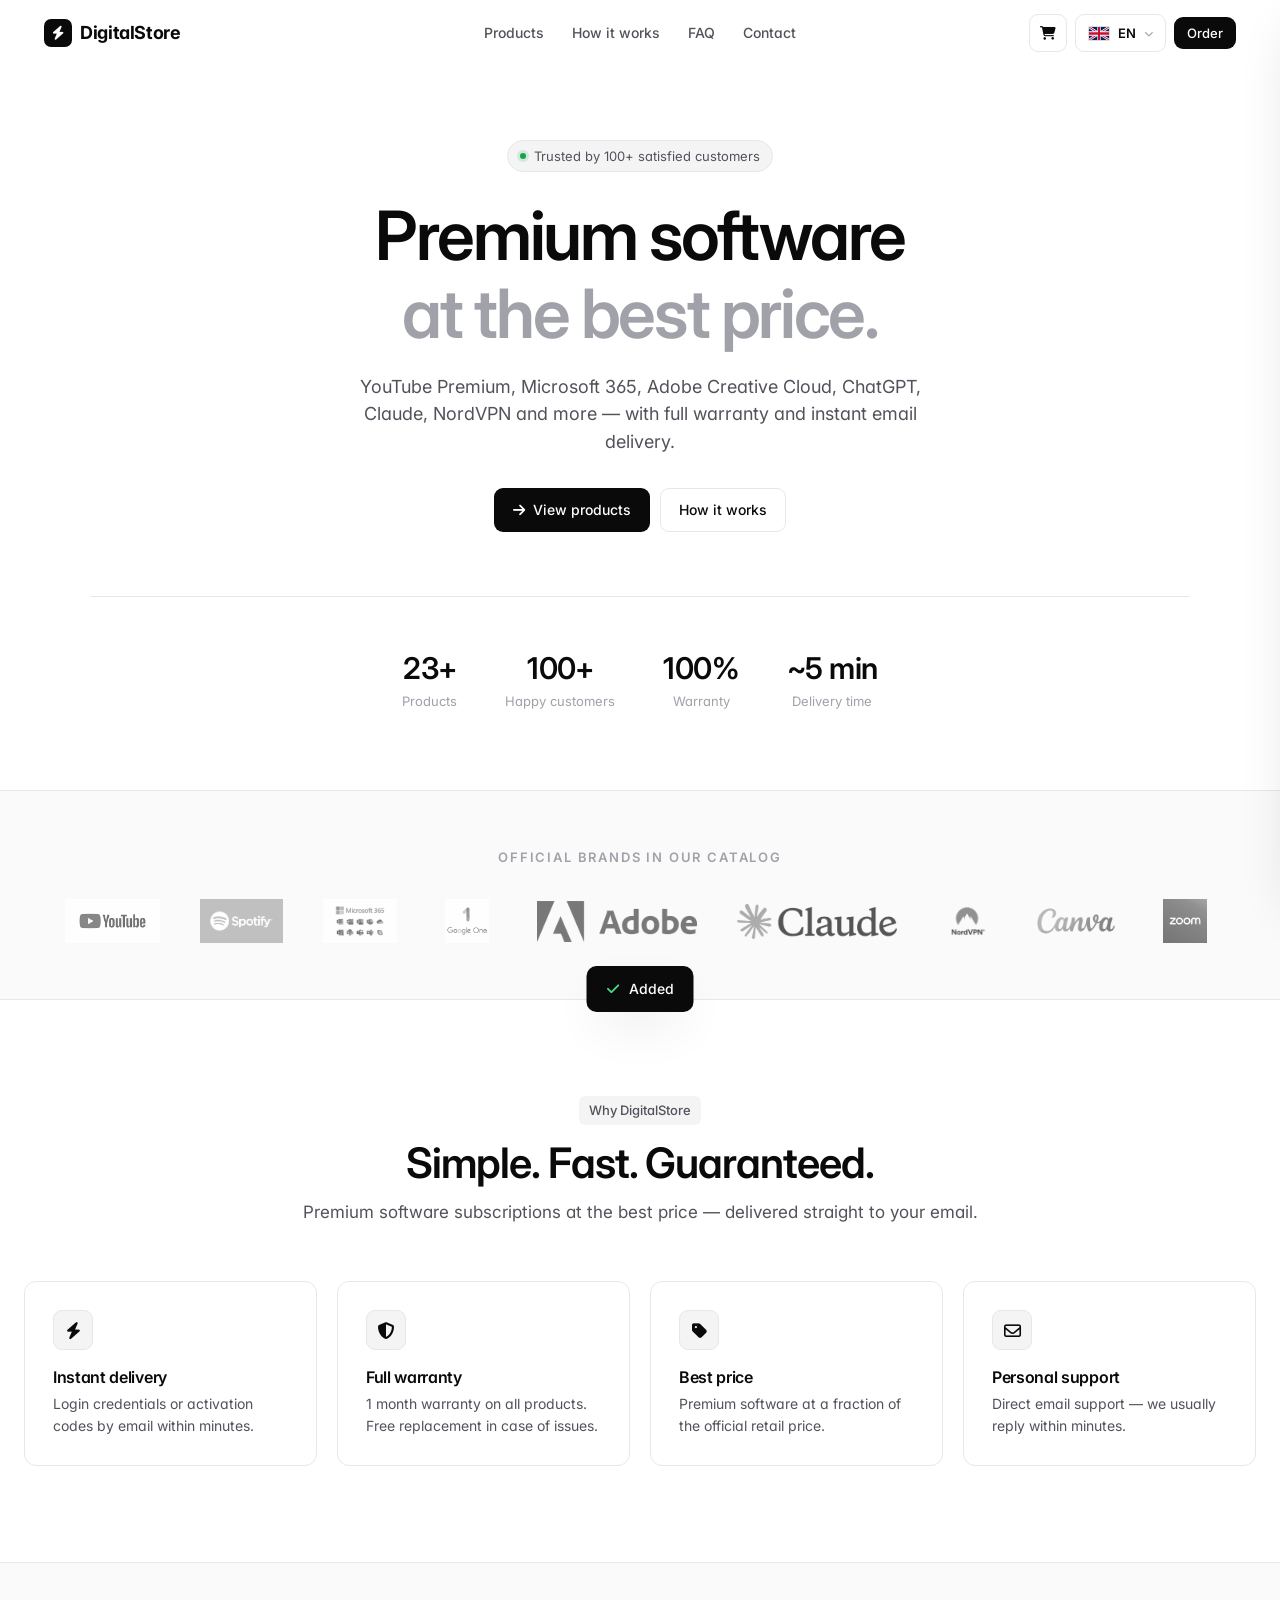
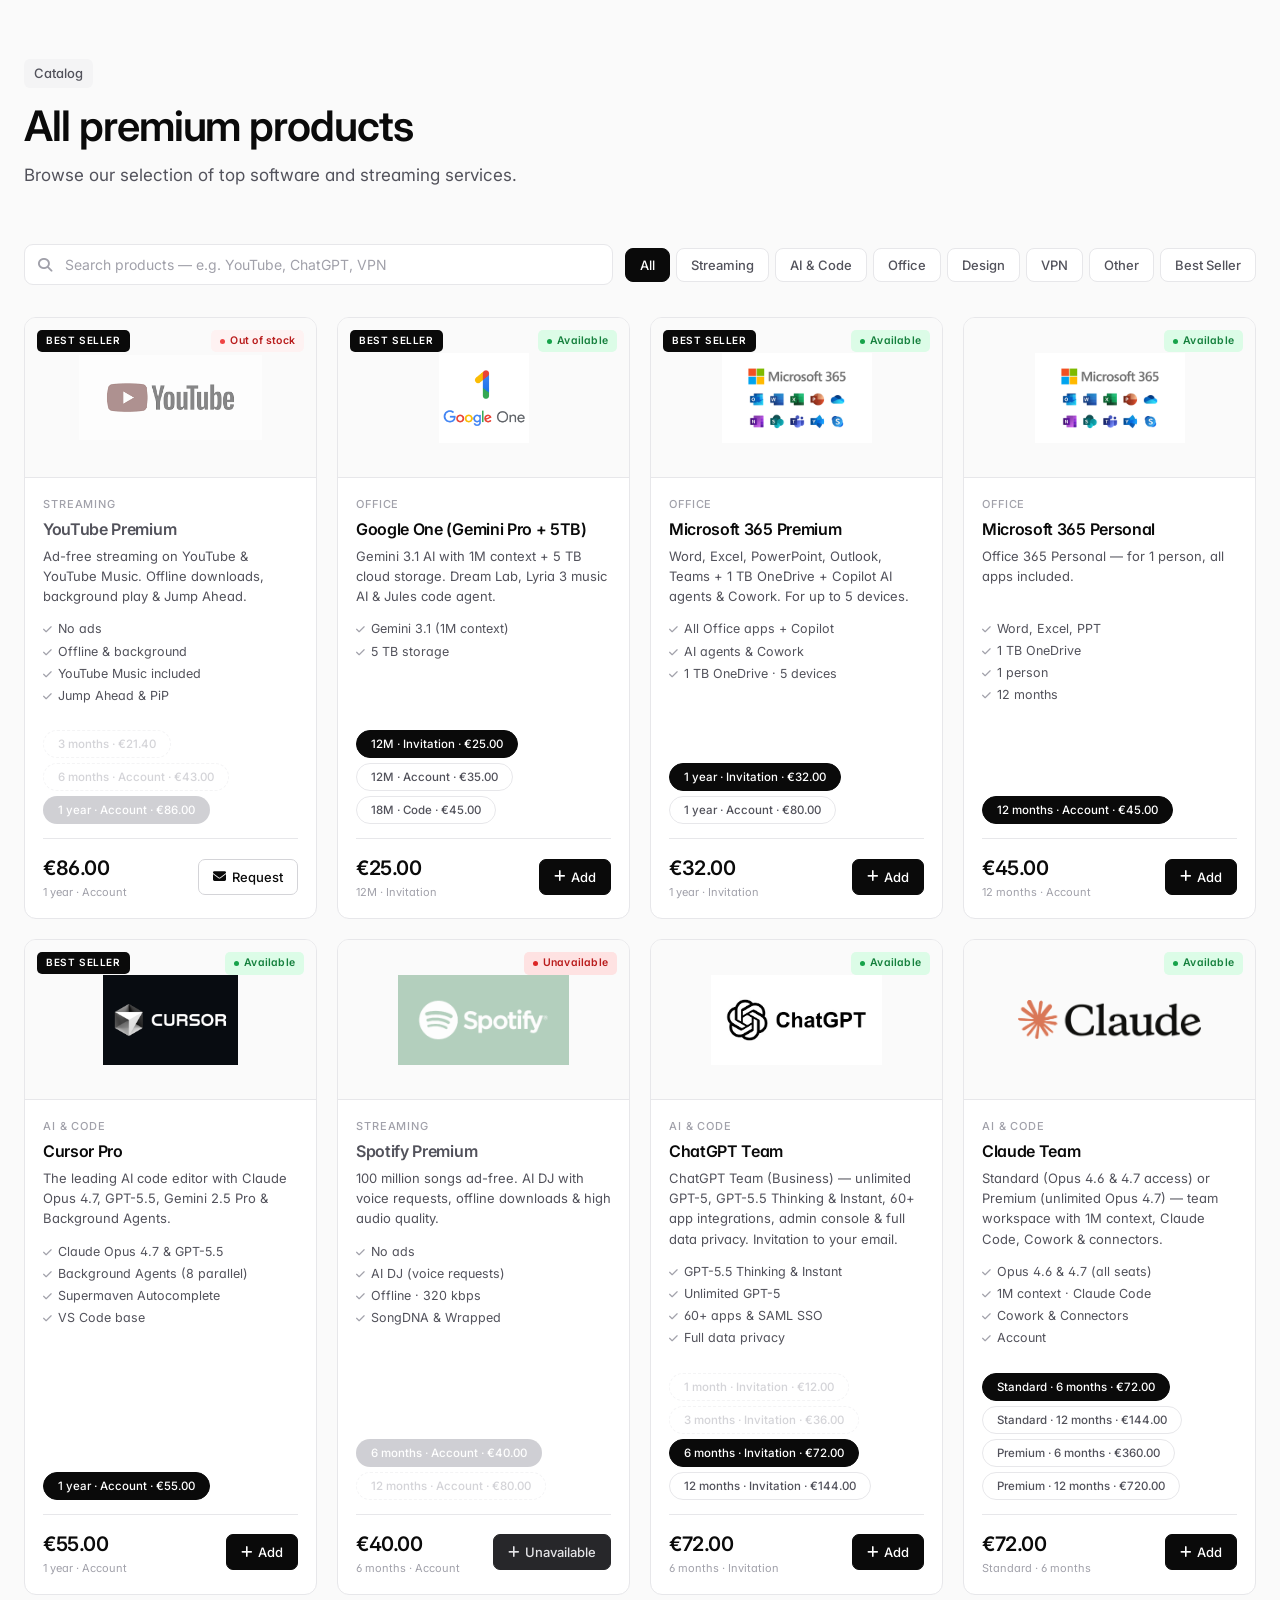
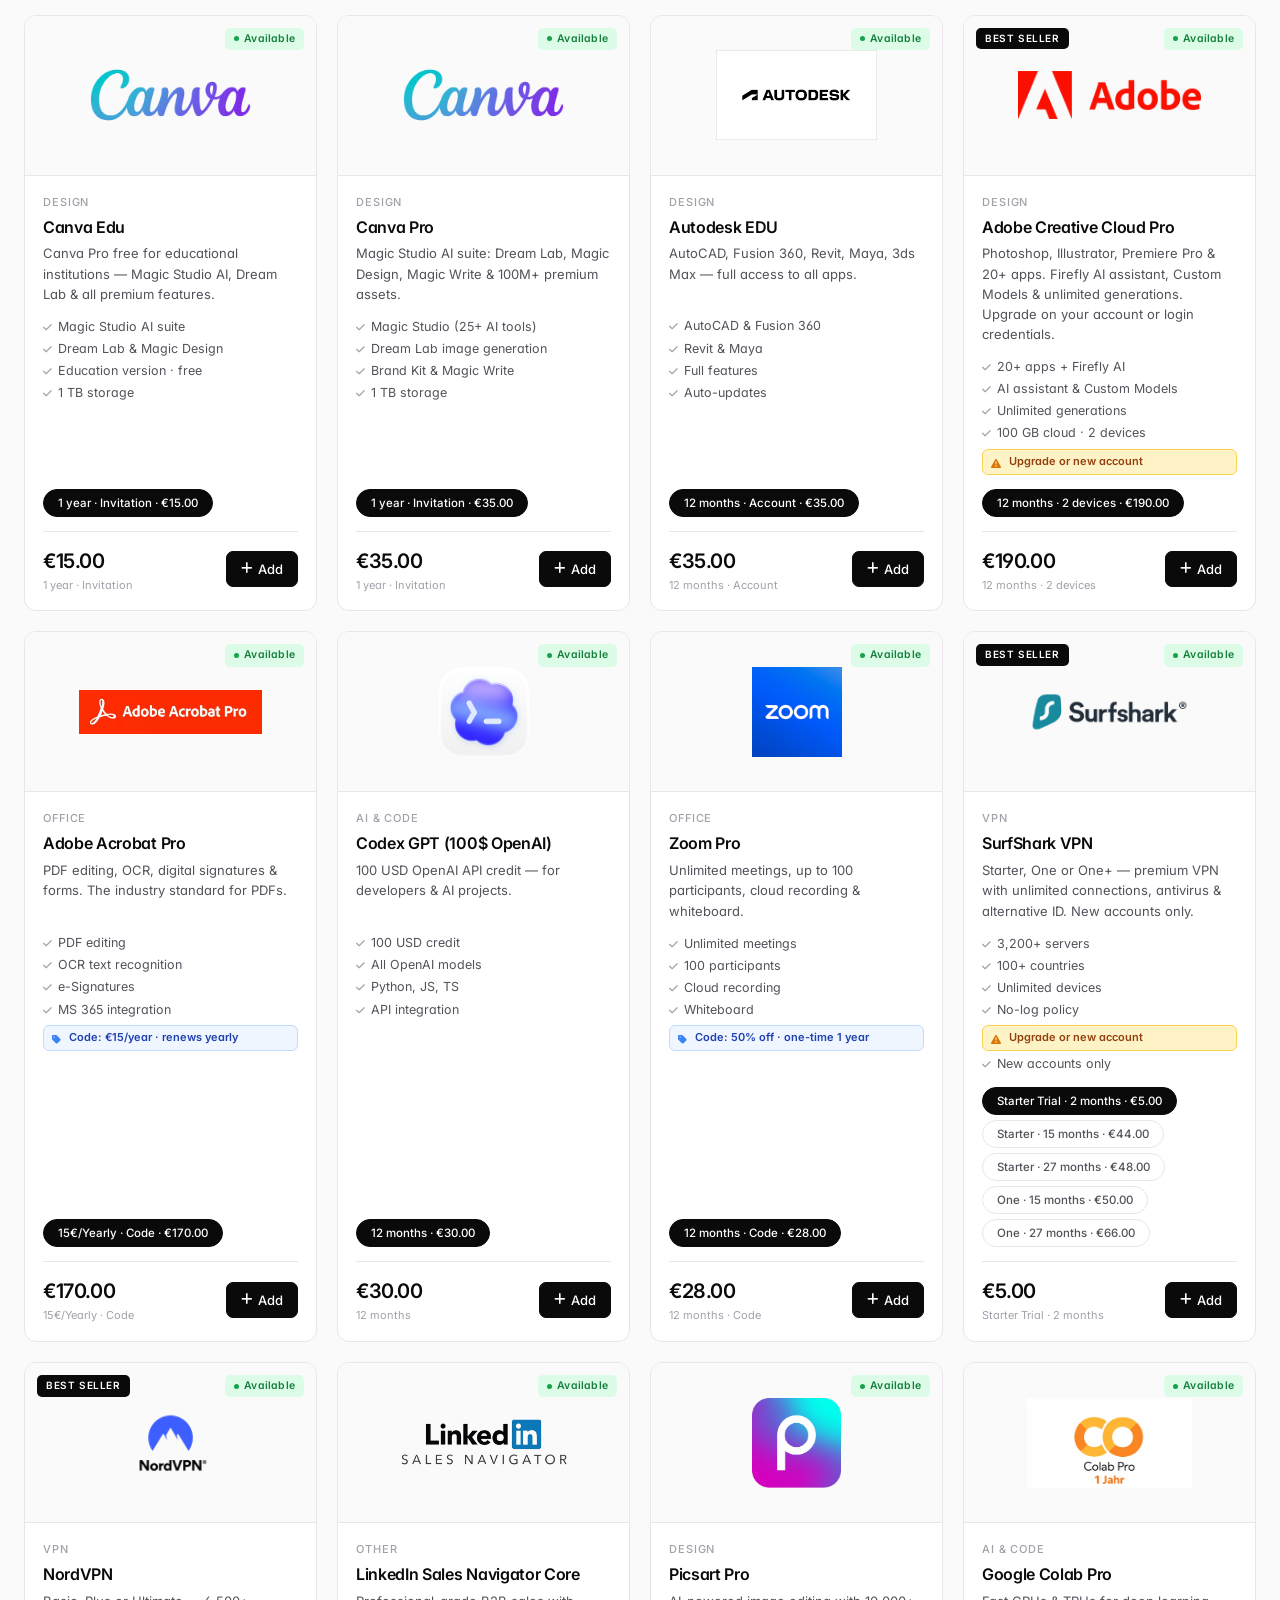
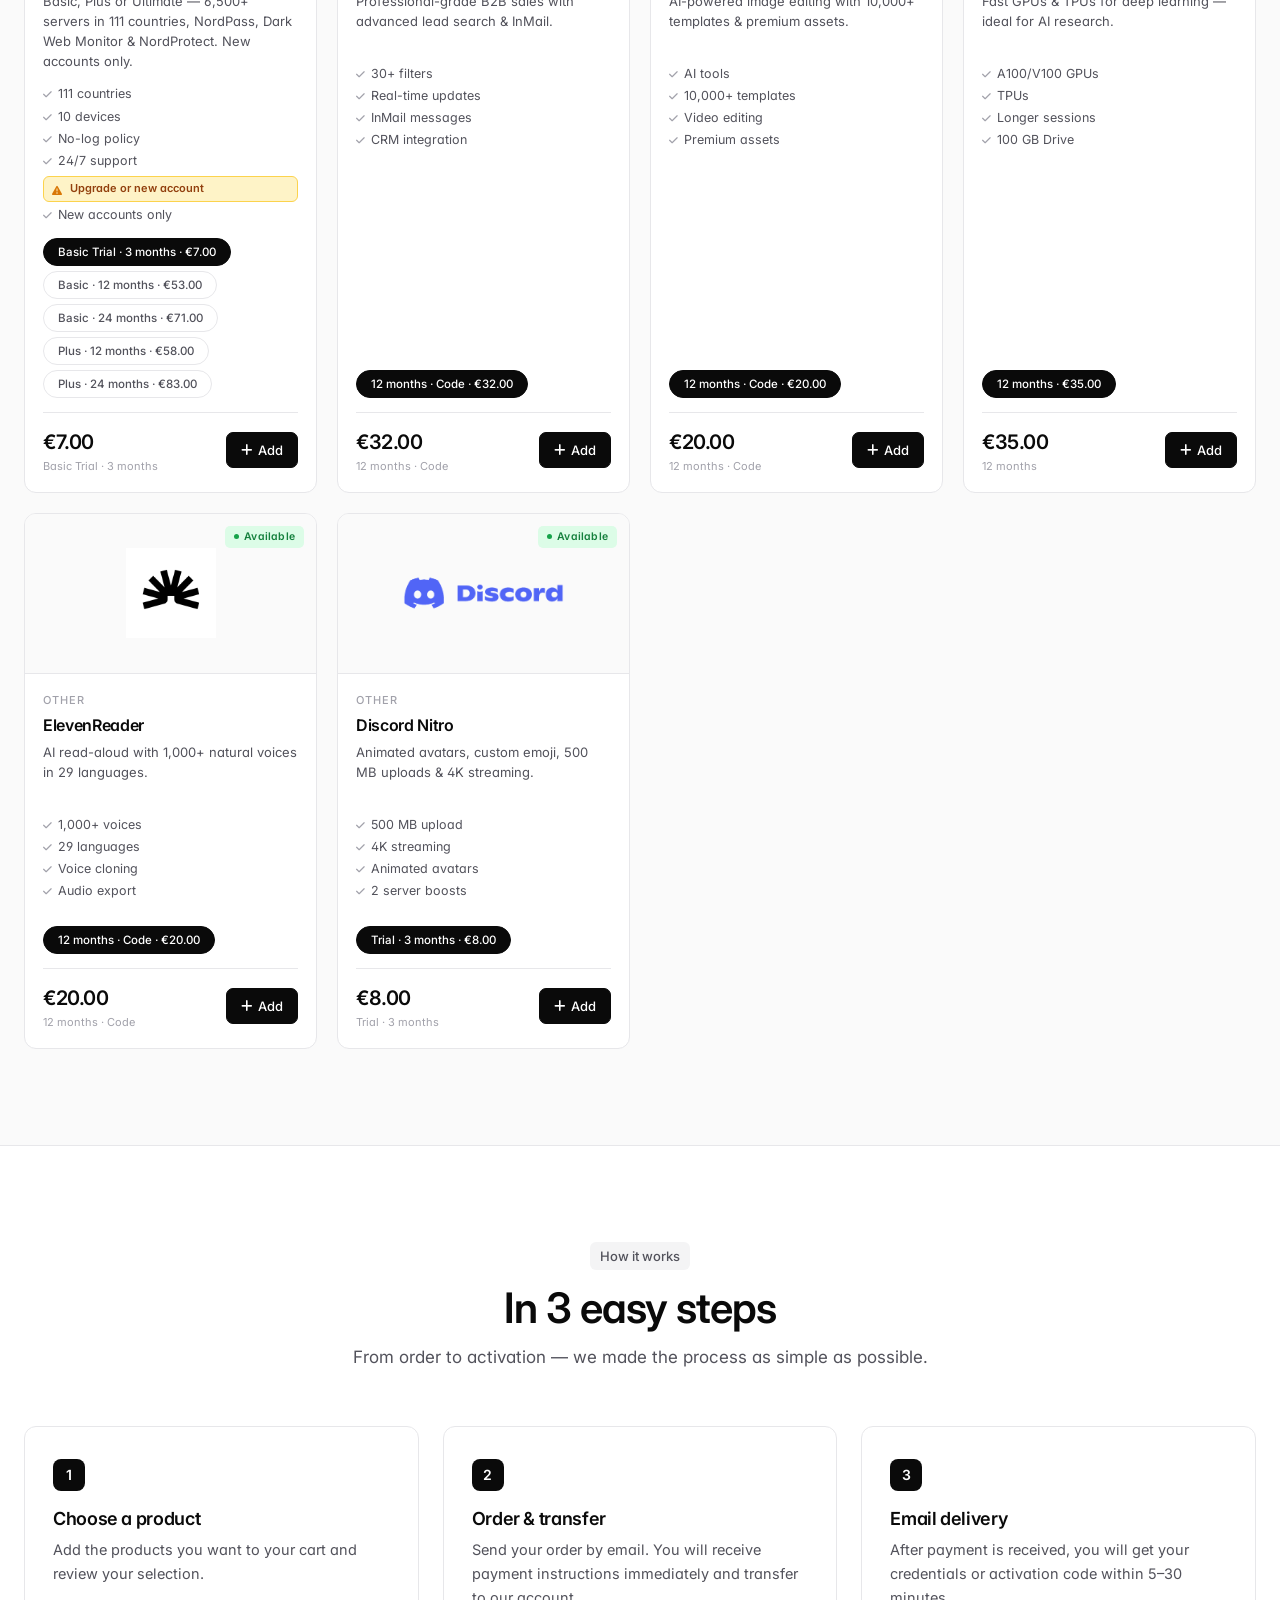
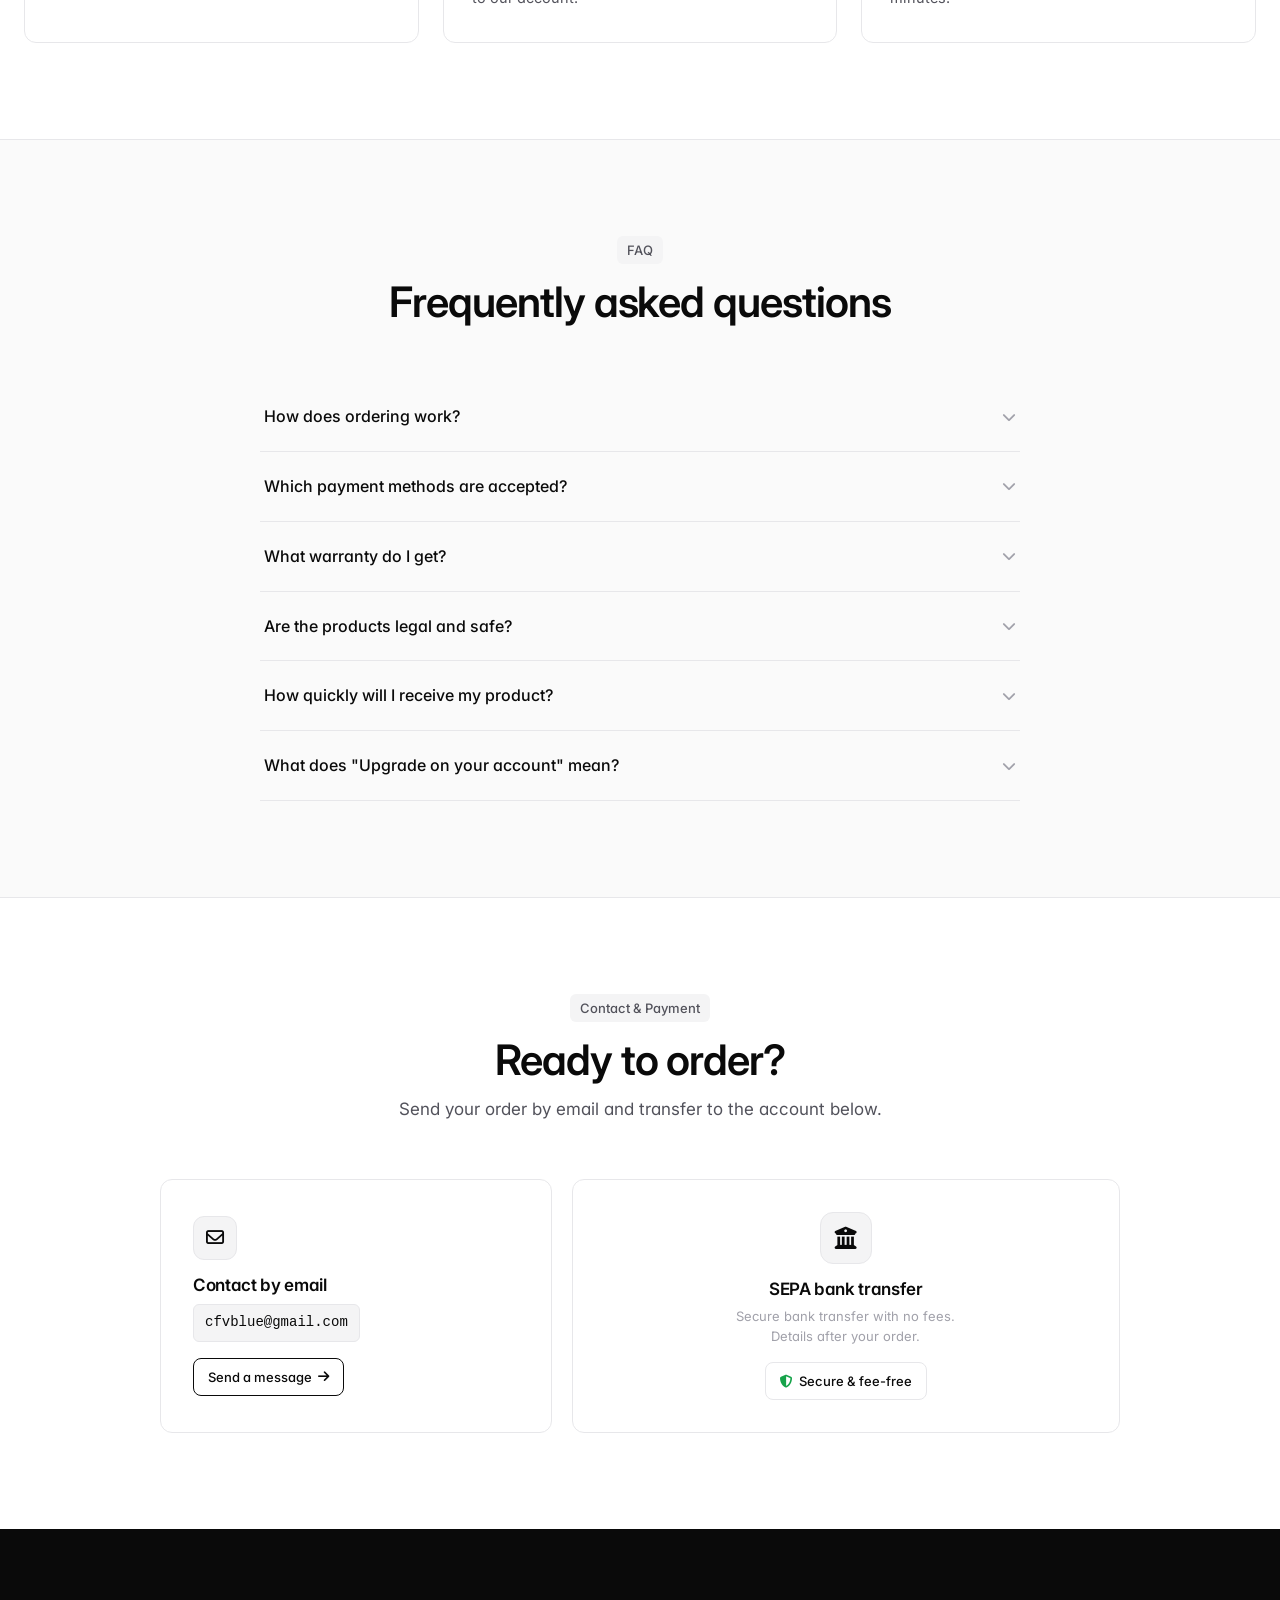
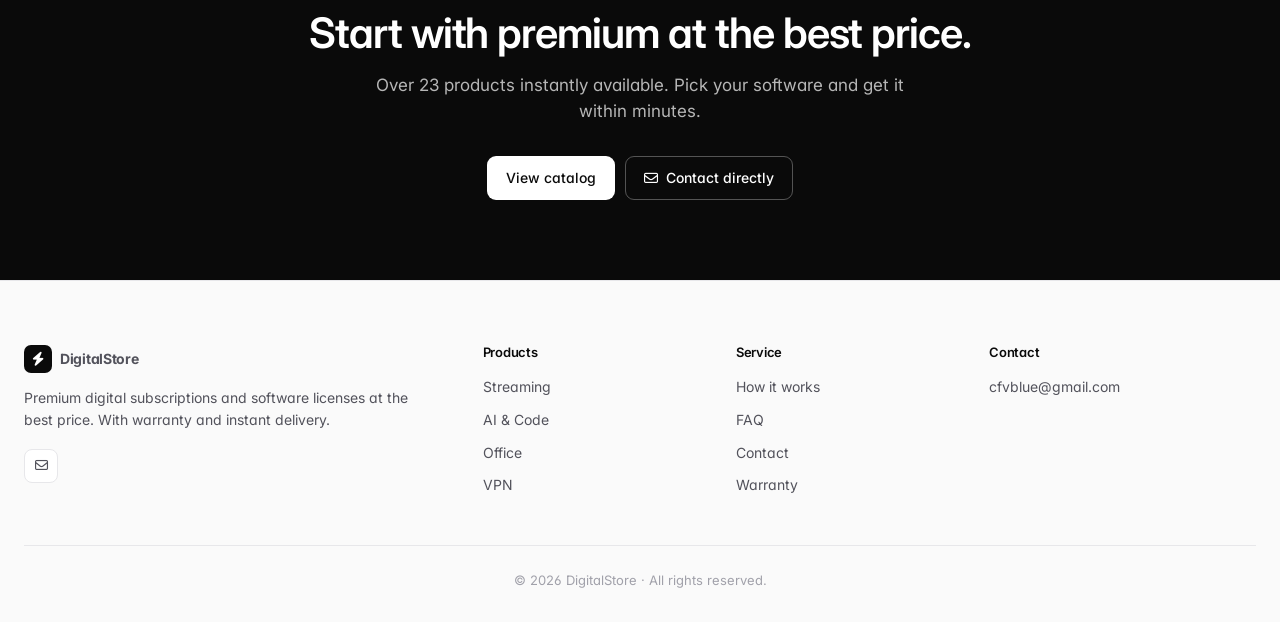
==== index.html @ 14051f82 "fix(web3forms): place Zwischensumme + Rabatt directly under Gesamtsumme Per request, discount rows n" ====
<!DOCTYPE html>
<html lang="de">
<head>
<!-- Google tag (gtag.js) -->
<script async src="https://www.googletagmanager.com/gtag/js?id=G-6H1MSN5KY9"></script>
<script>
  window.dataLayer = window.dataLayer || [];
  function gtag(){dataLayer.push(arguments);}
  gtag('js', new Date());
  gtag('config', 'G-6H1MSN5KY9');
</script>
<meta charset="UTF-8">
<meta name="viewport" content="width=device-width, initial-scale=1.0, viewport-fit=cover">
<meta name="format-detection" content="telephone=no,date=no,email=no,address=no">
<title data-i18n="meta.title">DigitalStore — Premium Software & Subscriptions</title>
<meta name="description" content="Premium digitale Abonnements & Software-Lizenzen zum besten Preis. Mit voller Garantie und sofortiger Lieferung." data-i18n-attr="content:meta.desc">
<link rel="preconnect" href="https://fonts.googleapis.com">
<link rel="preconnect" href="https://fonts.gstatic.com" crossorigin>
<link href="https://fonts.googleapis.com/css2?family=Inter:wght@300;400;450;500;600;700;800&display=swap" rel="stylesheet">
<link rel="stylesheet" href="https://cdnjs.cloudflare.com/ajax/libs/font-awesome/6.5.1/css/all.min.css">
<link rel="stylesheet" href="css/style.css">
</head>
<body>

<!-- NAV -->
<nav class="nav" id="nav">
  <div class="nav-inner">
    <a href="#" class="logo">
      <span class="logo-mark"><i class="fa-solid fa-bolt"></i></span>
      DigitalStore
    </a>
    <div class="nav-links">
      <a href="#products" data-i18n="nav.products">Produkte</a>
      <a href="#how" data-i18n="nav.how">So funktioniert's</a>
      <a href="#faq" data-i18n="nav.faq">FAQ</a>
      <a href="#contact" data-i18n="nav.contact">Kontakt</a>
    </div>
    <div class="nav-actions">
      <button class="icon-btn" id="cartBtn" data-i18n-attr="title:nav.cart;aria-label:nav.cart" title="Warenkorb" aria-label="Warenkorb">
        <i class="fa-solid fa-cart-shopping"></i>
        <span class="cart-count" id="cartCount" style="display:none">0</span>
      </button>
      <div class="lang-switch">
        <button class="lang-btn" id="langBtn" aria-label="Language" type="button">
          <span class="lang-flag" id="langFlag"></span>
          <span class="lang-label" id="langLabel">DE</span>
          <i class="fa-solid fa-chevron-down" style="font-size:9px;color:var(--text-3)"></i>
        </button>
        <div class="lang-menu" id="langMenu" role="menu">
          <button class="lang-option" data-lang="de" type="button"><span class="lang-flag"></span><span>Deutsch</span></button>
          <button class="lang-option" data-lang="ru" type="button"><span class="lang-flag"></span><span>Русский</span></button>
          <button class="lang-option" data-lang="en" type="button"><span class="lang-flag"></span><span>English</span></button>
        </div>
      </div>
      <button class="btn btn-primary btn-sm" id="orderTopBtn" onclick="openDrawer()" data-i18n="nav.order">Bestellen</button>
    </div>
  </div>
</nav>

<!-- HERO -->
<section class="hero">
  <div class="hero-inner">
    <div class="eyebrow"><span class="dot"></span> <span data-i18n="hero.eyebrow">Von 100+ zufriedenen Kunden vertraut</span></div>
    <h1><span data-i18n="hero.title1">Premium-Software</span><br><span class="muted" data-i18n="hero.title2">zum besten Preis.</span></h1>
    <p class="lead" data-i18n="hero.lead">YouTube Premium, Microsoft 365, Adobe Creative Cloud, ChatGPT, Claude, NordVPN und mehr — mit voller Garantie und sofortiger Lieferung per E-Mail.</p>
    <div class="hero-cta">
      <a href="#products" class="btn btn-primary"><i class="fa-solid fa-arrow-right"></i><span data-i18n="hero.cta1">Produkte ansehen</span></a>
      <a href="#how" class="btn btn-ghost" data-i18n="hero.cta2">So funktioniert's</a>
    </div>
    <div class="hero-meta">
      <div><div class="stat-num">23+</div><div class="stat-label" data-i18n="hero.stat.products">Produkte</div></div>
      <div><div class="stat-num">100+</div><div class="stat-label" data-i18n="hero.stat.customers">Zufriedene Kunden</div></div>
      <div><div class="stat-num">100%</div><div class="stat-label" data-i18n="hero.stat.warranty">Garantie</div></div>
      <div><div class="stat-num" data-i18n="hero.stat.delivery_num">~5 Min</div><div class="stat-label" data-i18n="hero.stat.delivery">Lieferzeit</div></div>
    </div>
  </div>
</section>

<!-- LOGOS -->
<div class="logos">
  <div class="logos-inner">
    <div class="logos-label" data-i18n="logos.label">Offizielle Marken in unserem Sortiment</div>
    <div class="logos-track">
      <img src="[data-uri]" alt="YouTube">
      <img src="[data-uri]" alt="Spotify">
      <img src="[data-uri]" alt="Microsoft">
      <img src="[data-uri]" alt="Google One">
      <img src="[data-uri]" alt="Adobe">
      <img src="[data-uri]" alt="Claude">
      <img src="[data-uri]" alt="NordVPN">
      <img src="[data-uri]" alt="Canva">
      <img src="[data-uri]" alt="Zoom">
    </div>
  </div>
</div>

<!-- FEATURES -->
<section id="features">
  <div class="container">
    <div class="section-head center">
      <span class="section-tag" data-i18n="feat.tag">Warum DigitalStore</span>
      <h2 data-i18n="feat.title">Einfach. Schnell. Garantiert.</h2>
      <p data-i18n="feat.sub">Premium-Software-Abonnements zum besten Preis — direkt per E-Mail geliefert.</p>
    </div>
    <div class="features">
      <div class="feature reveal">
        <div class="icon"><i class="fa-solid fa-bolt"></i></div>
        <h3 data-i18n="feat.f1.t">Sofortige Lieferung</h3>
        <p data-i18n="feat.f1.d">Zugangsdaten oder Aktivierungscodes innerhalb weniger Minuten per E-Mail.</p>
      </div>
      <div class="feature reveal">
        <div class="icon"><i class="fa-solid fa-shield-halved"></i></div>
        <h3 data-i18n="feat.f2.t">Volle Garantie</h3>
        <p data-i18n="feat.f2.d">1 Monat Garantie auf alle Produkte. Bei Problemen kostenloser Ersatz.</p>
      </div>
      <div class="feature reveal">
        <div class="icon"><i class="fa-solid fa-tag"></i></div>
        <h3 data-i18n="feat.f3.t">Bestpreis</h3>
        <p data-i18n="feat.f3.d">Premium-Software zu einem Bruchteil der offiziellen Originalpreise.</p>
      </div>
      <div class="feature reveal">
        <div class="icon"><i class="fa-regular fa-envelope"></i></div>
        <h3 data-i18n="feat.f4.t">Persönlicher Support</h3>
        <p data-i18n="feat.f4.d">Direkter E-Mail-Support — wir antworten meist innerhalb weniger Minuten.</p>
      </div>
    </div>
  </div>
</section>

<!-- PRODUCTS -->
<section id="products" style="background:var(--bg-2);border-top:1px solid var(--line);border-bottom:1px solid var(--line)">
  <div class="container">
    <div class="section-head">
      <span class="section-tag" data-i18n="prod.tag">Katalog</span>
      <h2 data-i18n="prod.title">Alle Premium-Produkte</h2>
      <p data-i18n="prod.sub">Durchsuche unsere Auswahl an Top-Software- und Streaming-Diensten.</p>
    </div>
    <div class="toolbar">
      <div class="search-box">
        <i class="fa-solid fa-magnifying-glass"></i>
        <input type="text" id="searchInput" data-i18n-attr="placeholder:prod.search" placeholder="Produkt suchen — z.B. YouTube, ChatGPT, VPN">
      </div>
      <div class="filter-chips" id="filterChips">
        <button class="chip active" data-filter="all" data-i18n="prod.cat.all">Alle</button>
        <button class="chip" data-filter="streaming" data-i18n="prod.cat.streaming">Streaming</button>
        <button class="chip" data-filter="ai" data-i18n="prod.cat.ai">KI &amp; Code</button>
        <button class="chip" data-filter="office" data-i18n="prod.cat.office">Office</button>
        <button class="chip" data-filter="design" data-i18n="prod.cat.design">Design</button>
        <button class="chip" data-filter="vpn" data-i18n="prod.cat.vpn">VPN</button>
        <button class="chip" data-filter="other" data-i18n="prod.cat.other">Sonstige</button>
        <button class="chip" data-filter="bestseller" data-i18n="prod.cat.bs">Best Seller</button>
      </div>
    </div>
    <div class="products" id="productGrid"></div>
  </div>
</section>

<!-- HOW IT WORKS -->
<section id="how">
  <div class="container">
    <div class="section-head center">
      <span class="section-tag" data-i18n="how.tag">So funktioniert's</span>
      <h2 data-i18n="how.title">In 3 einfachen Schritten</h2>
      <p data-i18n="how.sub">Vom Bestellen bis zur Aktivierung — wir haben den Prozess so einfach wie möglich gestaltet.</p>
    </div>
    <div class="steps">
      <div class="step reveal">
        <div class="step-num">1</div>
        <h3 data-i18n="how.s1.t">Produkt auswählen</h3>
        <p data-i18n="how.s1.d">Füge gewünschte Produkte zum Warenkorb hinzu und überprüfe deine Auswahl.</p>
      </div>
      <div class="step reveal">
        <div class="step-num">2</div>
        <h3 data-i18n="how.s2.t">Bestellung &amp; Überweisung</h3>
        <p data-i18n="how.s2.d">Sende deine Bestellung per E-Mail. Du erhältst sofort die Zahlungsanleitung und überweist auf unser Konto.</p>
      </div>
      <div class="step reveal">
        <div class="step-num">3</div>
        <h3 data-i18n="how.s3.t">Lieferung per E-Mail</h3>
        <p data-i18n="how.s3.d">Nach Zahlungseingang erhältst du innerhalb von 5–30 Minuten deine Zugangsdaten oder den Aktivierungscode.</p>
      </div>
    </div>
  </div>
</section>

<!-- FAQ -->
<section id="faq" style="background:var(--bg-2);border-top:1px solid var(--line);border-bottom:1px solid var(--line)">
  <div class="container">
    <div class="section-head center">
      <span class="section-tag">FAQ</span>
      <h2 data-i18n="faq.title">Häufig gestellte Fragen</h2>
    </div>
    <div class="faq">
      <div class="faq-item">
        <div class="faq-q"><span data-i18n="faq.q1">Wie funktioniert die Bestellung?</span> <i class="fa-solid fa-chevron-down"></i></div>
        <div class="faq-a"><div data-i18n="faq.a1">Wähle deine Produkte aus, füge sie zum Warenkorb hinzu und klicke auf „Bestellung abschicken". Es öffnet sich ein Fenster mit der Bankverbindung. Sende uns die Bestellung per E-Mail und überweise den Betrag — wir liefern innerhalb weniger Minuten.</div></div>
      </div>
      <div class="faq-item">
        <div class="faq-q"><span data-i18n="faq.q2">Welche Zahlungsmethode wird akzeptiert?</span> <i class="fa-solid fa-chevron-down"></i></div>
        <div class="faq-a"><div data-i18n="faq.a2">Die Zahlung erfolgt bequem per SEPA-Banküberweisung. Nach Abschluss deiner Bestellung erhältst du die Zahlungsdetails sowie eine Bestätigung per E-Mail. Bitte gib im Verwendungszweck den Produktnamen und deinen vollständigen Namen an.</div></div>
      </div>
      <div class="faq-item">
        <div class="faq-q"><span data-i18n="faq.q3">Welche Garantie habe ich?</span> <i class="fa-solid fa-chevron-down"></i></div>
        <div class="faq-a"><div data-i18n="faq.a3">Alle Produkte haben standardmäßig 1 Monat Garantie. Bei Produkten mit längerer Laufzeit (z.B. Adobe CC Pro, NordVPN, SurfShark) gilt die Garantie für die gesamte gekaufte Laufzeit. Bei Problemen erhältst du kostenlosen Ersatz.</div></div>
      </div>
      <div class="faq-item">
        <div class="faq-q"><span data-i18n="faq.q4">Sind die Produkte legal und sicher?</span> <i class="fa-solid fa-chevron-down"></i></div>
        <div class="faq-a"><div data-i18n="faq.a4">Ja. Wir nutzen offizielle Familien-Abos, Bildungslizenzen und Reseller-Programme. Alle Konten und Codes stammen aus legitimen Quellen.</div></div>
      </div>
      <div class="faq-item">
        <div class="faq-q"><span data-i18n="faq.q5">Wie schnell erhalte ich mein Produkt?</span> <i class="fa-solid fa-chevron-down"></i></div>
        <div class="faq-a"><div data-i18n="faq.a5">Nach Zahlungseingang senden wir dir innerhalb von 5–30 Minuten die Zugangsdaten oder den Aktivierungscode per E-Mail.</div></div>
      </div>
      <div class="faq-item">
        <div class="faq-q"><span data-i18n="faq.q6">Was bedeutet „Upgrade auf Ihr Konto"?</span> <i class="fa-solid fa-chevron-down"></i></div>
        <div class="faq-a"><div data-i18n="faq.a6">Wir aktivieren das Premium-Abo direkt auf deinem bestehenden Account, ohne dass du dich auf einem neuen Konto einloggen musst.</div></div>
      </div>
    </div>
  </div>
</section>

<!-- CONTACT & PAYMENT -->
<section id="contact">
  <div class="container">
    <div class="section-head center">
      <span class="section-tag" data-i18n="contact.tag">Kontakt &amp; Zahlung</span>
      <h2 data-i18n="contact.title">Bereit zum Bestellen?</h2>
      <p data-i18n="contact.sub">Sende deine Bestellung per E-Mail und überweise auf das untenstehende Konto.</p>
    </div>
    <div class="contact-payment">
      <a href="mailto:cfvblue@gmail.com" class="contact-card">
        <div class="icon"><i class="fa-regular fa-envelope"></i></div>
        <h3 data-i18n="contact.email">Kontakt per E-Mail</h3>
        <span class="email-pill">cfvblue@gmail.com</span>
        <span class="link-pill"><span data-i18n="contact.write">Jetzt schreiben</span> <i class="fa-solid fa-arrow-right"></i></span>
      </a>
      <div class="payment-card" style="display:flex;flex-direction:column;align-items:center;justify-content:center;text-align:center;padding:32px">
        <div style="width:52px;height:52px;border-radius:13px;background:var(--bg-3);border:1px solid var(--line);display:flex;align-items:center;justify-content:center;font-size:22px;color:var(--text);margin-bottom:16px"><i class="fa-solid fa-building-columns"></i></div>
        <h3 style="font-size:17px;font-weight:600;margin-bottom:8px" data-i18n="contact.sepa">SEPA-Überweisung</h3>
        <p style="font-size:13px;color:var(--text-3);line-height:1.5;margin-bottom:16px" data-i18n-html="contact.sepa_d">Sichere Banküberweisung ohne Gebühren.<br>Details erhältst du nach der Bestellung.</p>
        <span style="display:inline-flex;align-items:center;gap:6px;font-size:13px;font-weight:500;color:var(--text);padding:8px 14px;border:1px solid var(--line);border-radius:8px"><i class="fa-solid fa-shield-halved" style="color:var(--success)"></i><span data-i18n="contact.secure">Sicher &amp; gebührenfrei</span></span>
      </div>
    </div>
  </div>
</section>

<!-- CTA -->
<div class="cta">
  <h2 data-i18n="cta.title">Starte mit Premium zum Bestpreis.</h2>
  <p data-i18n="cta.sub">Über 23 Produkte sofort verfügbar. Wähle deine Software und erhalte sie innerhalb von Minuten.</p>
  <div style="display:flex;gap:10px;justify-content:center;flex-wrap:wrap">
    <a href="#products" class="btn btn-primary" data-i18n="cta.btn1">Katalog ansehen</a>
    <a href="mailto:cfvblue@gmail.com" class="btn btn-ghost"><i class="fa-regular fa-envelope"></i><span data-i18n="cta.btn2">Direkt kontaktieren</span></a>
  </div>
</div>

<!-- FOOTER -->
<footer>
  <div class="footer-grid">
    <div>
      <a href="#" class="logo" style="margin-bottom:14px"><span class="logo-mark"><i class="fa-solid fa-bolt"></i></span>DigitalStore</a>
      <p style="margin-top:14px" data-i18n="footer.about">Premium digitale Abonnements und Software-Lizenzen zum besten Preis. Mit Garantie und sofortiger Lieferung.</p>
      <div class="social">
        <a href="mailto:cfvblue@gmail.com" aria-label="E-Mail"><i class="fa-regular fa-envelope"></i></a>
      </div>
    </div>
    <div>
      <h4 data-i18n="footer.products">Produkte</h4>
      <ul>
        <li><a href="#products" data-i18n="prod.cat.streaming">Streaming</a></li>
        <li><a href="#products" data-i18n="prod.cat.ai">KI &amp; Code</a></li>
        <li><a href="#products" data-i18n="prod.cat.office">Office</a></li>
        <li><a href="#products" data-i18n="prod.cat.vpn">VPN</a></li>
      </ul>
    </div>
    <div>
      <h4 data-i18n="footer.service">Service</h4>
      <ul>
        <li><a href="#how" data-i18n="nav.how">So funktioniert's</a></li>
        <li><a href="#faq" data-i18n="nav.faq">FAQ</a></li>
        <li><a href="#contact" data-i18n="nav.contact">Kontakt</a></li>
        <li><a href="#features" data-i18n="footer.warranty">Garantie</a></li>
      </ul>
    </div>
    <div>
      <h4 data-i18n="nav.contact">Kontakt</h4>
      <ul>
        <li><a href="mailto:cfvblue@gmail.com">cfvblue@gmail.com</a></li>
      </ul>
    </div>
  </div>
  <div class="footer-bottom" data-i18n="footer.rights">© 2026 DigitalStore · Alle Rechte vorbehalten.</div>
</footer>

<!-- CART DRAWER -->
<div class="drawer-overlay" id="drawerOverlay"></div>
<aside class="drawer" id="drawer">
  <div class="drawer-head">
    <h3><span data-i18n="drawer.title">Warenkorb</span> <span class="count" id="drawerCount">(0)</span></h3>
    <button class="icon-btn" id="closeDrawer" aria-label="Schließen" data-i18n-attr="aria-label:common.close"><i class="fa-solid fa-xmark"></i></button>
  </div>
  <div class="drawer-body" id="drawerBody">
    <div class="drawer-empty">
      <i class="fa-solid fa-cart-shopping"></i>
      <p data-i18n="drawer.empty">Dein Warenkorb ist leer</p>
    </div>
  </div>
  <div class="drawer-foot" id="drawerFoot" style="display:none">
    <div class="coupon-box">
      <input id="couponInput" class="coupon-input" type="text" autocomplete="off" placeholder="Rabattcode eingeben" data-i18n-attr="placeholder:coupon.placeholder">
      <button class="coupon-apply" type="button" onclick="applyCoupon()" data-i18n="coupon.apply">Anwenden</button>
    </div>
    <div id="couponMsg" class="coupon-msg" style="display:none"></div>
    <div class="cart-total cart-discount" id="discountRow" style="display:none">
      <span data-i18n="coupon.discount">Rabatt</span>
      <span>−€<span id="discountAmt">0.00</span></span>
    </div>
    <div class="cart-total">
      <span data-i18n="drawer.total">Gesamtsumme</span>
      <span>€<span id="cartTotal">0.00</span></span>
    </div>
    <div class="cart-note">
      <i class="fa-solid fa-circle-info"></i>
      <span data-i18n="drawer.note">Nach dem Klick öffnet sich ein Fenster mit der Bankverbindung &amp; Zahlungsanleitung.</span>
    </div>
    <button class="btn btn-primary checkout-btn" onclick="showCheckoutModal()">
      <i class="fa-solid fa-arrow-right"></i><span data-i18n="drawer.checkout">Bestellung abschicken</span>
    </button>
  </div>
</aside>

<!-- PAYMENT MODAL -->
<div class="modal-overlay" id="checkoutModal" role="dialog" aria-modal="true">
  <div class="modal">
    <div class="modal-head">
      <div>
        <div class="modal-success-icon"><i class="fa-solid fa-check"></i></div>
        <div class="modal-head-text">
          <h3 data-i18n="ck.title">Fast geschafft!</h3>
          <p data-i18n="ck.sub">Folge diesen 3 Schritten, um deine Bestellung abzuschließen.</p>
        </div>
      </div>
      <button class="modal-close" onclick="closeCheckoutModal()" aria-label="Schließen"><i class="fa-solid fa-xmark"></i></button>
    </div>
    <div class="modal-body">
      <div class="section-title" data-i18n="ck.order">Deine Bestellung</div>
      <div class="order-summary" id="orderSummary" style="font-size:14px"></div>
      <span id="modalAmount" style="display:none">0.00</span>

      <div class="section-title" data-i18n="ck.next">Nächste Schritte</div>
      <div class="steps-list">
        <div class="step-mini">
          <div class="num">1</div>
          <div class="body">
            <strong data-i18n="ck.s1.t">Bestellung per E-Mail senden</strong>
            <p data-i18n="ck.s1.d">Klicke unten auf „E-Mail senden". Dein E-Mail-Programm öffnet sich mit allen Details bereits ausgefüllt.</p>
          </div>
        </div>
        <div class="step-mini">
          <div class="num">2</div>
          <div class="body">
            <strong data-i18n="ck.s2.t">Zahlungsdetails erhalten</strong>
            <p data-i18n="ck.s2.d">Die Zahlung erfolgt per SEPA-Überweisung. Die vollständigen Zahlungsdetails erhältst du unmittelbar nach Abschluss deiner Bestellung.</p>
          </div>
        </div>
        <div class="step-mini">
          <div class="num">3</div>
          <div class="body">
            <strong data-i18n="ck.s3.t">Bestätigung per E-Mail</strong>
            <p data-i18n="ck.s3.d">Du erhältst eine Bestätigung per E-Mail, sobald deine Bestellung und Zahlung eingegangen sind.</p>
            <p style="margin-top:6px;font-size:12.5px;color:var(--text-2)"><span data-i18n="ck.ref_v">Deine Bestellnummer wird automatisch erstellt.</span></p>
          </div>
        </div>
      </div>

    </div>
    <div class="modal-foot">
      <button class="btn btn-ghost" onclick="closeCheckoutModal()" data-i18n="common.close">Schließen</button>
      <button class="btn btn-primary" style="flex:1" onclick="sendOrderEmail()"><i class="fa-regular fa-envelope"></i><span data-i18n="ck.send">E-Mail senden</span></button>
    </div>
  </div>
</div>

<!-- CUSTOMER INFO MODAL -->
<div class="modal-overlay" id="customerModal" role="dialog" aria-modal="true">
  <div class="modal" style="max-width:440px">
    <div class="modal-head">
      <div>
        <div class="modal-success-icon" style="background:var(--info-bg)"><i class="fa-solid fa-user" style="color:var(--info)"></i></div>
        <div class="modal-head-text">
          <h3 data-i18n="cm.title">Deine Kontaktdaten</h3>
          <p data-i18n="cm.sub">Damit wir dich nach der Zahlung kontaktieren können.</p>
        </div>
      </div>
      <button class="modal-close" onclick="closeCustomerModal()" aria-label="Schließen"><i class="fa-solid fa-xmark"></i></button>
    </div>
    <div class="modal-body">
      <div style="display:flex;flex-direction:column;gap:14px">
        <div>
          <label style="font-size:13px;font-weight:600;color:var(--text);display:block;margin-bottom:6px" data-i18n="cm.name">Dein Name *</label>
          <input type="text" id="customerName" data-i18n-attr="placeholder:cm.name_ph" placeholder="z.B. Max Mustermann" style="width:100%;padding:10px 14px;border:1px solid var(--line);border-radius:8px;font-size:14px;font-family:inherit;outline:none;transition:border 0.15s" onfocus="this.style.borderColor='var(--text)'" onblur="this.style.borderColor='var(--line)'">
        </div>
        <div>
          <label style="font-size:13px;font-weight:600;color:var(--text);display:block;margin-bottom:6px" data-i18n="cm.email">Deine E-Mail-Adresse *</label>
          <input type="email" id="customerEmail" data-i18n-attr="placeholder:cm.email_ph" placeholder="z.B. max@beispiel.de" style="width:100%;padding:10px 14px;border:1px solid var(--line);border-radius:8px;font-size:14px;font-family:inherit;outline:none;transition:border 0.15s" onfocus="this.style.borderColor='var(--text)'" onblur="this.style.borderColor='var(--line)'">
        </div>
      </div>
    </div>
    <div class="modal-foot">
      <button class="btn btn-ghost" onclick="closeCustomerModal()" data-i18n="common.back">Zurück</button>
      <button class="btn btn-primary" onclick="submitOrder()"><i class="fa-solid fa-paper-plane"></i><span data-i18n="cm.submit">Bestellung absenden</span></button>
    </div>
  </div>
</div>

<!-- SUCCESS MODAL -->
<div class="modal-overlay" id="successModal" role="dialog" aria-modal="true">
  <div class="modal" style="max-width:480px">
    <div class="modal-head">
      <div>
        <div class="modal-success-icon" style="background:#dcfce7"><i class="fa-solid fa-circle-check" style="color:#16a34a"></i></div>
        <div class="modal-head-text">
          <h3 data-i18n="sm.title">Bestellung erfolgreich!</h3>
          <p><span data-i18n="sm.thanks">Vielen Dank,</span> <strong id="successCustomerName"></strong><span data-i18n="sm.sent">! Deine Bestellung wurde gesendet.</span></p>
        </div>
      </div>
      <button class="modal-close" onclick="closeSuccessModal()" aria-label="Schließen"><i class="fa-solid fa-xmark"></i></button>
    </div>
    <div class="modal-body">
      <div id="smInfoBox" style="background:#f0fdf4;border:1px solid #bbf7d0;border-radius:10px;padding:14px 16px;margin-bottom:18px;font-size:13px;color:#166534;line-height:1.5">
        <i class="fa-solid fa-circle-info" style="margin-right:6px"></i>
        <span data-i18n-html="sm.info">Bitte überweise den Betrag per SEPA. Nach Zahlungseingang erhältst du deine Zugangsdaten innerhalb von <strong>5–30 Minuten</strong> per E-Mail.</span>
      </div>

      <div id="paidFlow"><div class="section-title" data-i18n="sm.bank">Bankverbindung (SEPA)</div>
      <div class="bank-box">
        <div class="bank-row">
          <span class="lbl" data-i18n="sm.l_name">Name</span>
          <span class="val name">Dong Huy Truong</span>
          <button class="copy-btn" data-copy="Dong Huy Truong" title="Kopieren" data-i18n-attr="title:common.copy"><i class="fa-regular fa-copy"></i></button>
        </div>
        <div class="bank-row">
          <span class="lbl">IBAN</span>
          <span class="val mono">BE05 9675 8234 0775</span>
          <button class="copy-btn" data-copy="BE05 9675 8234 0775" title="Kopieren"><i class="fa-regular fa-copy"></i></button>
        </div>
        <div class="bank-row">
          <span class="lbl" data-i18n="sm.l_amount">Betrag</span>
          <span class="val mono">€<span id="successAmount">0.00</span></span>
          <button class="copy-btn" id="copySuccessAmount" title="Kopieren"><i class="fa-regular fa-copy"></i></button>
        </div>
        <div class="bank-row">
          <span class="lbl" data-i18n="sm.l_ref">Verwendungszweck</span>
          <span class="val mono" id="successVzweckOrder" style="font-weight:700">DS-000000-XXXX</span>
          <button class="copy-btn" id="copyVzweck" title="Kopieren"><i class="fa-regular fa-copy"></i></button>
        </div>
      </div>

      <div style="margin-top:18px;padding-top:14px;border-top:1px dashed var(--line)">
        <div class="section-title" style="color:var(--text)"><i class="fa-solid fa-receipt" style="margin-right:6px;color:#3b82f6"></i><span data-i18n="proof.title">Zahlungsbeleg hochladen</span> <span style="color:#dc2626">*</span></div>
        <p style="font-size:12px;color:var(--text-3);margin:4px 0 10px" data-i18n="proof.help">Beleg oder Screenshot der SEPA-Überweisung (PNG, JPG oder PDF, max. 4 MB) hochladen. Erforderlich, damit wir deine Zahlung bestätigen können.</p>
        <input type="file" id="proofFile" accept="image/png,image/jpeg,image/jpg,application/pdf" style="width:100%;font-size:13px;padding:8px;border:1px dashed var(--line);border-radius:8px;background:var(--bg-2)" onchange="onProofSelected(this.files[0])">
        <div id="proofFileName" style="font-size:12px;color:var(--success);margin-top:8px;display:none"><i class="fa-solid fa-circle-check" style="margin-right:4px"></i><span></span></div>
      </div>
      </div><!--/paidFlow-->
      <div id="freeFlow" style="display:none">
        <div style="background:#f0fdf4;border:1px solid #bbf7d0;border-radius:12px;padding:20px;text-align:center;color:#166534">
          <i class="fa-solid fa-circle-check" style="font-size:26px;margin-bottom:10px"></i>
          <p style="font-size:14px;line-height:1.6;margin:0" data-i18n="sm.freeText">Deine Bestellung ist kostenlos abgeschlossen. Die Zugangsdaten erhältst du in Kürze per E-Mail.</p>
        </div>
      </div>
    </div>
    <div class="modal-foot" style="justify-content:center;flex-direction:column;gap:8px">
      <button id="confirmSentBtn" class="btn btn-primary" onclick="confirmAndSendProof()" style="padding:10px 28px"><i class="fa-solid fa-paper-plane"></i><span data-i18n="sm.ok">Ich habe es gesendet</span></button>
      <small id="proofHint" style="color:var(--text-3);font-size:12px;text-align:center" data-i18n="proof.required">Bitte lade zuerst den Zahlungsbeleg hoch.</small>
      <button id="freeCloseBtn" class="btn btn-primary" style="display:none;padding:10px 28px" onclick="closeSuccessModal()"><i class="fa-solid fa-check"></i><span data-i18n="sm.close">Schließen</span></button>
    </div>
  </div>
</div>

<!-- TOAST -->
<div class="toast" id="toast"><i class="fa-solid fa-check"></i><span id="toastMsg" data-i18n="toast.added">Hinzugefügt</span></div>

<!-- SCROLL TOP -->
<button class="scroll-top" id="scrollTop" onclick="window.scrollTo({top:0,behavior:'smooth'})" aria-label="Nach oben" data-i18n-attr="aria-label:common.scrolltop">
  <i class="fa-solid fa-arrow-up"></i>
</button>
<script src="js/app.js?v=20260610b-rabatt"></script>
<!-- Cloudflare Web Analytics -->
<script defer src='https://static.cloudflareinsights.com/beacon.min.js' data-cf-beacon='{"token": "b2ee46c9497c4b15af60b809cd01e14b"}'></script>
<!-- End Cloudflare Web Analytics -->
</body>
</html>
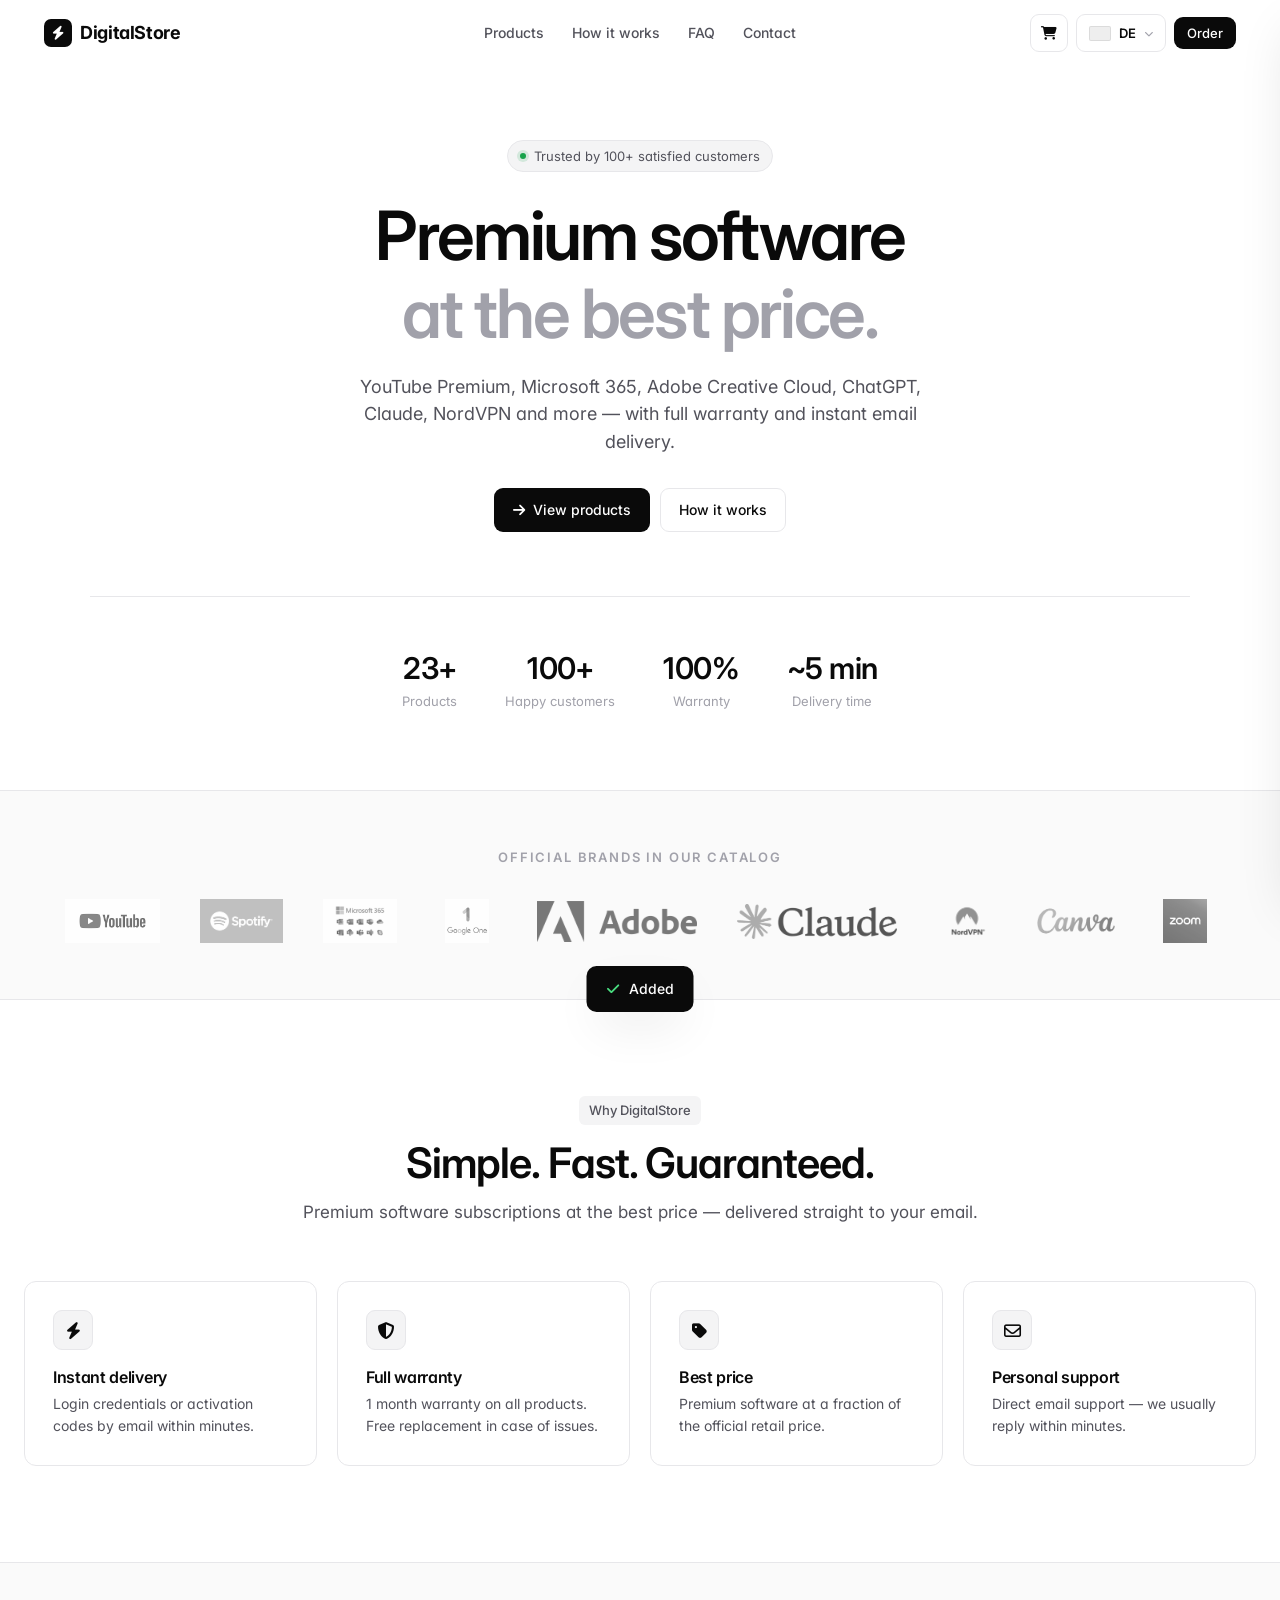
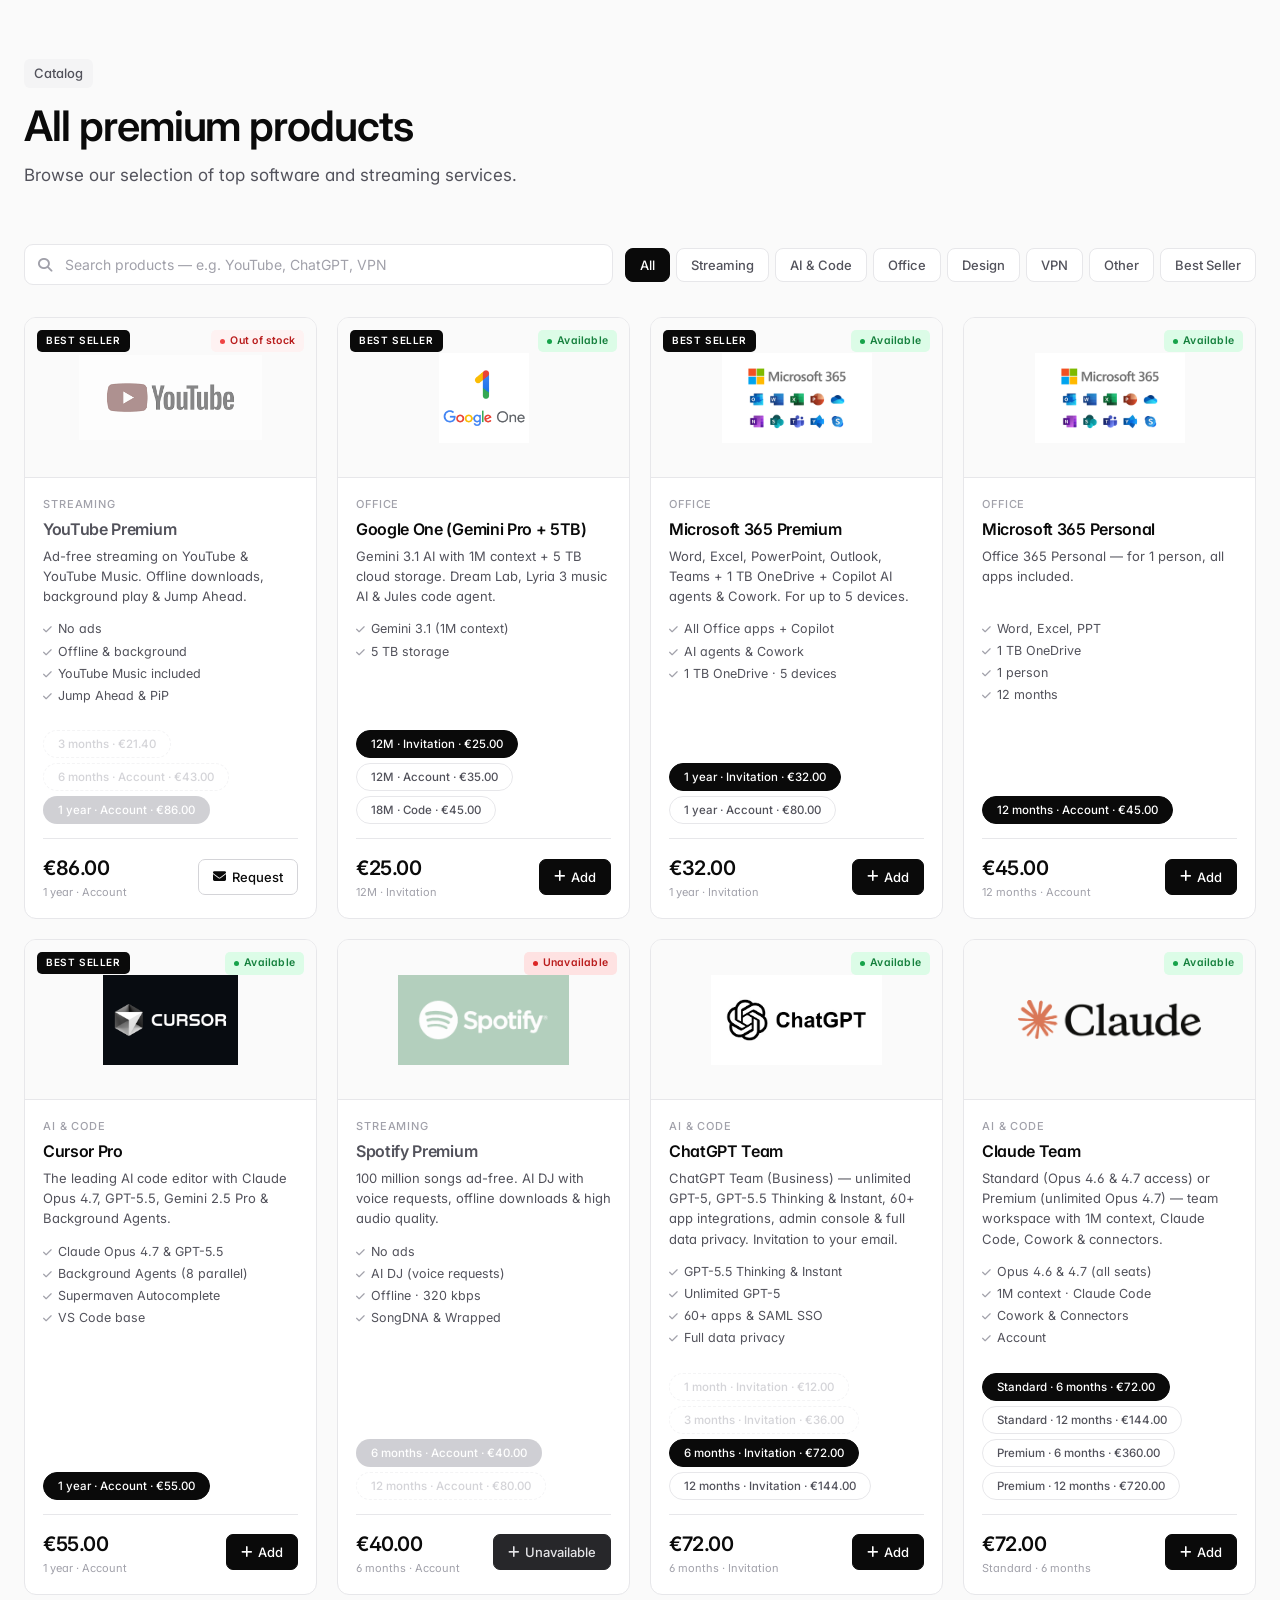
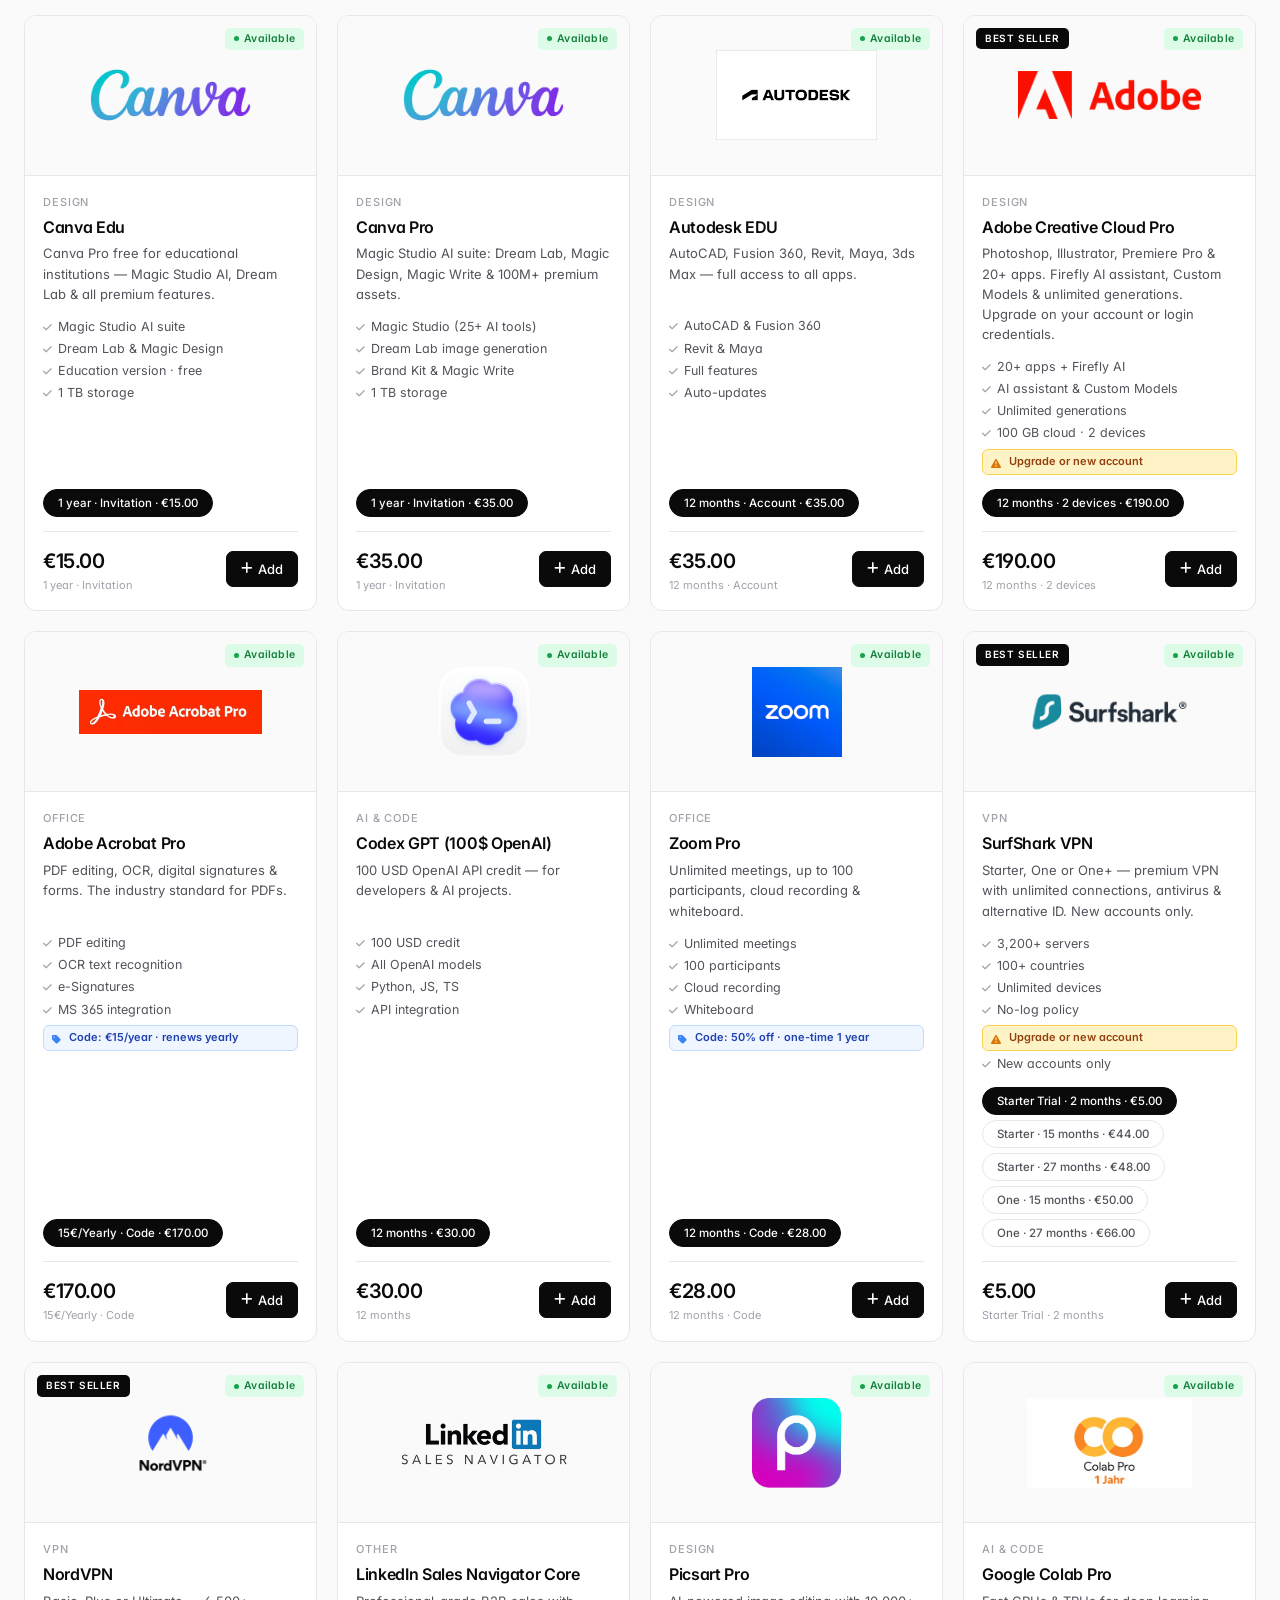
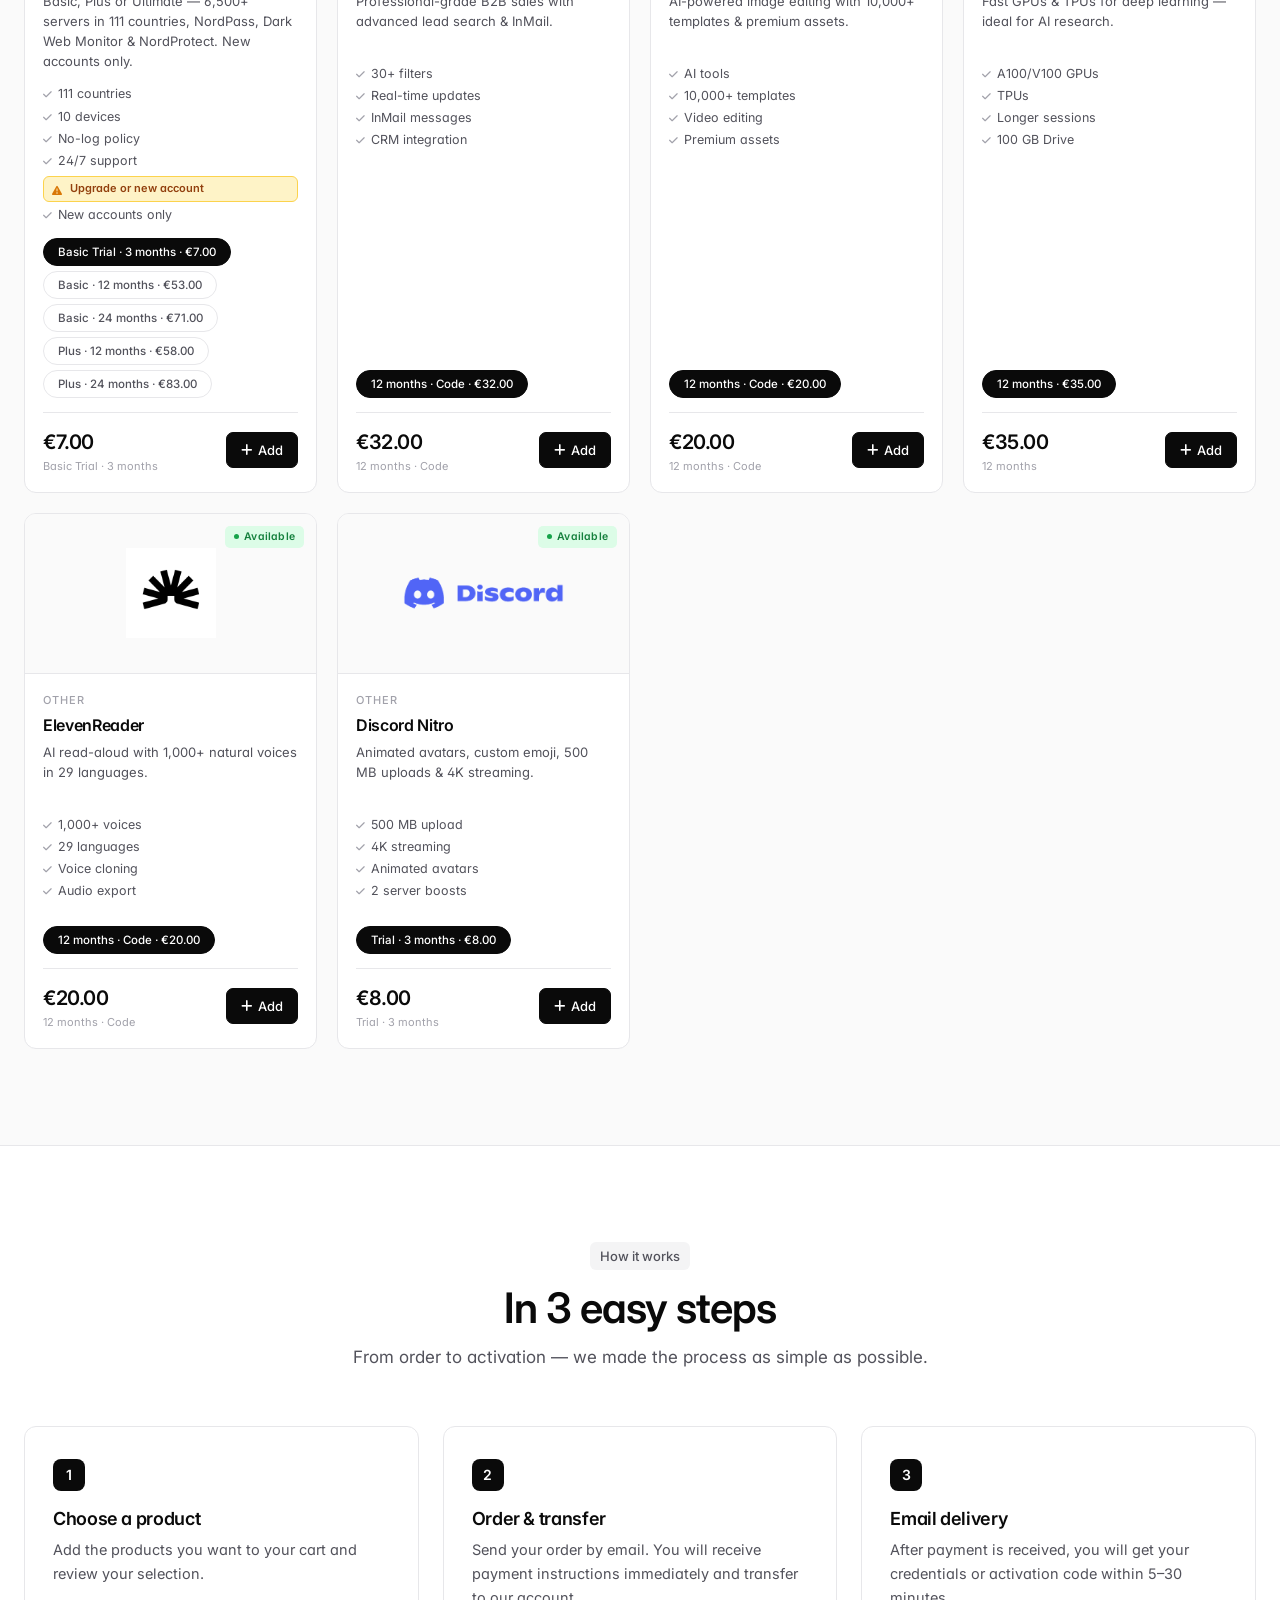
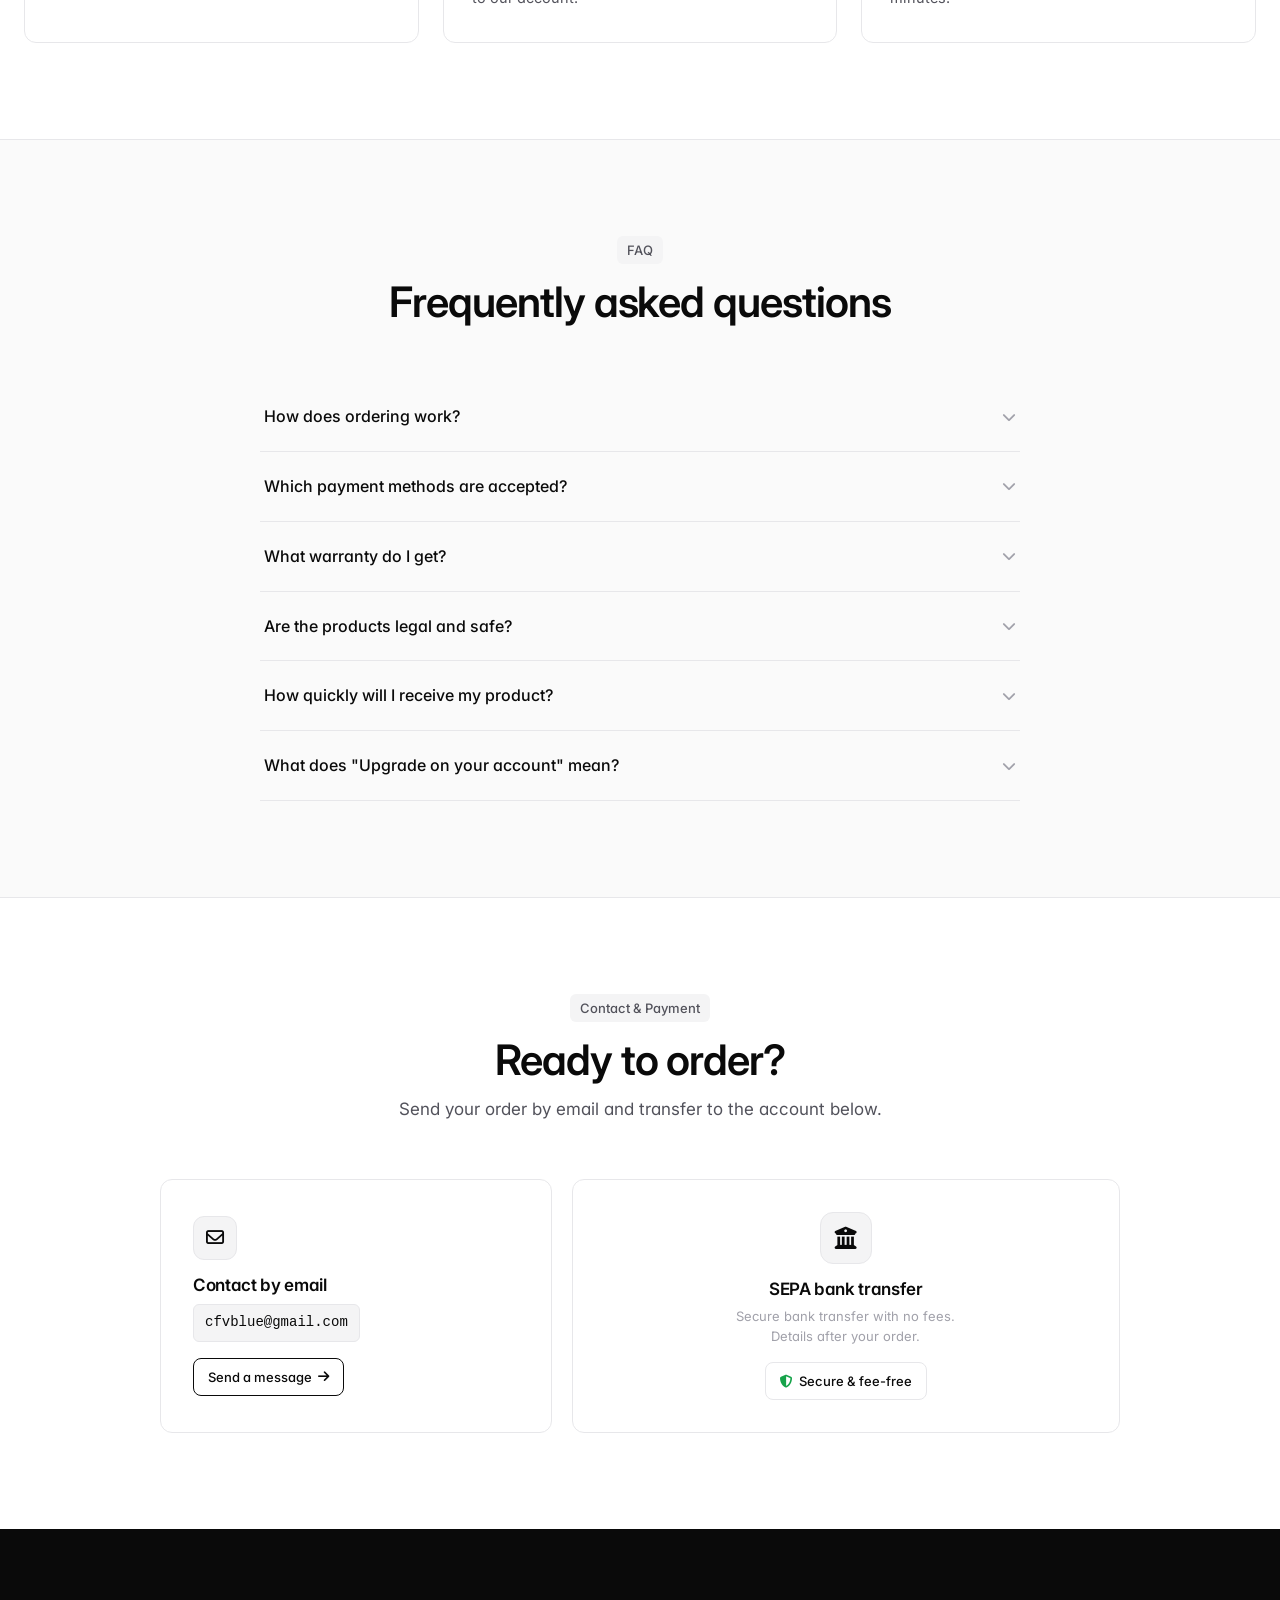
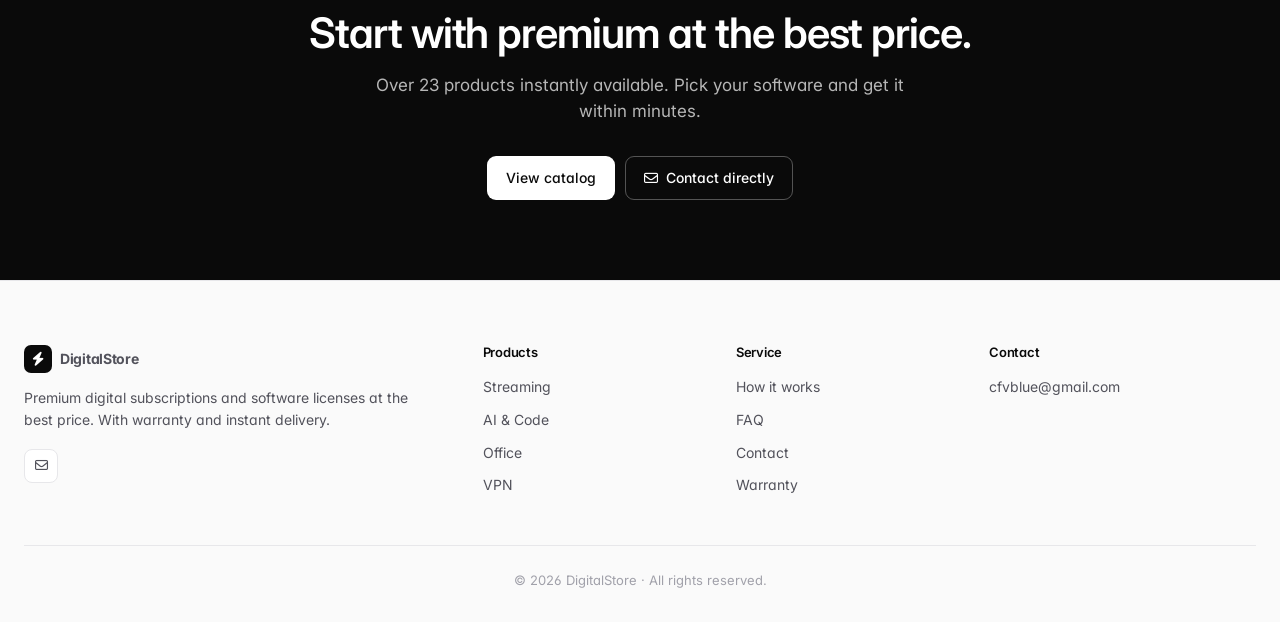
==== commit ef150086: "fix(cache): load app.js via timestamped dynamic loader (always fresh) The 20:10 admin email still sh" ====
--- a/index.html
+++ b/index.html
@@ -485,7 +485,10 @@
 <button class="scroll-top" id="scrollTop" onclick="window.scrollTo({top:0,behavior:'smooth'})" aria-label="Nach oben" data-i18n-attr="aria-label:common.scrolltop">
   <i class="fa-solid fa-arrow-up"></i>
 </button>
-<script src="js/app.js?v=20260610b-rabatt"></script>
+<script>
+  // Cache-buster: lädt app.js bei jedem Seitenaufruf frisch (verhindert veraltete JS-Versionen)
+  (function(){ var s=document.createElement('script'); s.src='js/app.js?t='+Date.now(); document.body.appendChild(s); })();
+</script>
 <!-- Cloudflare Web Analytics -->
 <script defer src='https://static.cloudflareinsights.com/beacon.min.js' data-cf-beacon='{"token": "b2ee46c9497c4b15af60b809cd01e14b"}'></script>
 <!-- End Cloudflare Web Analytics -->
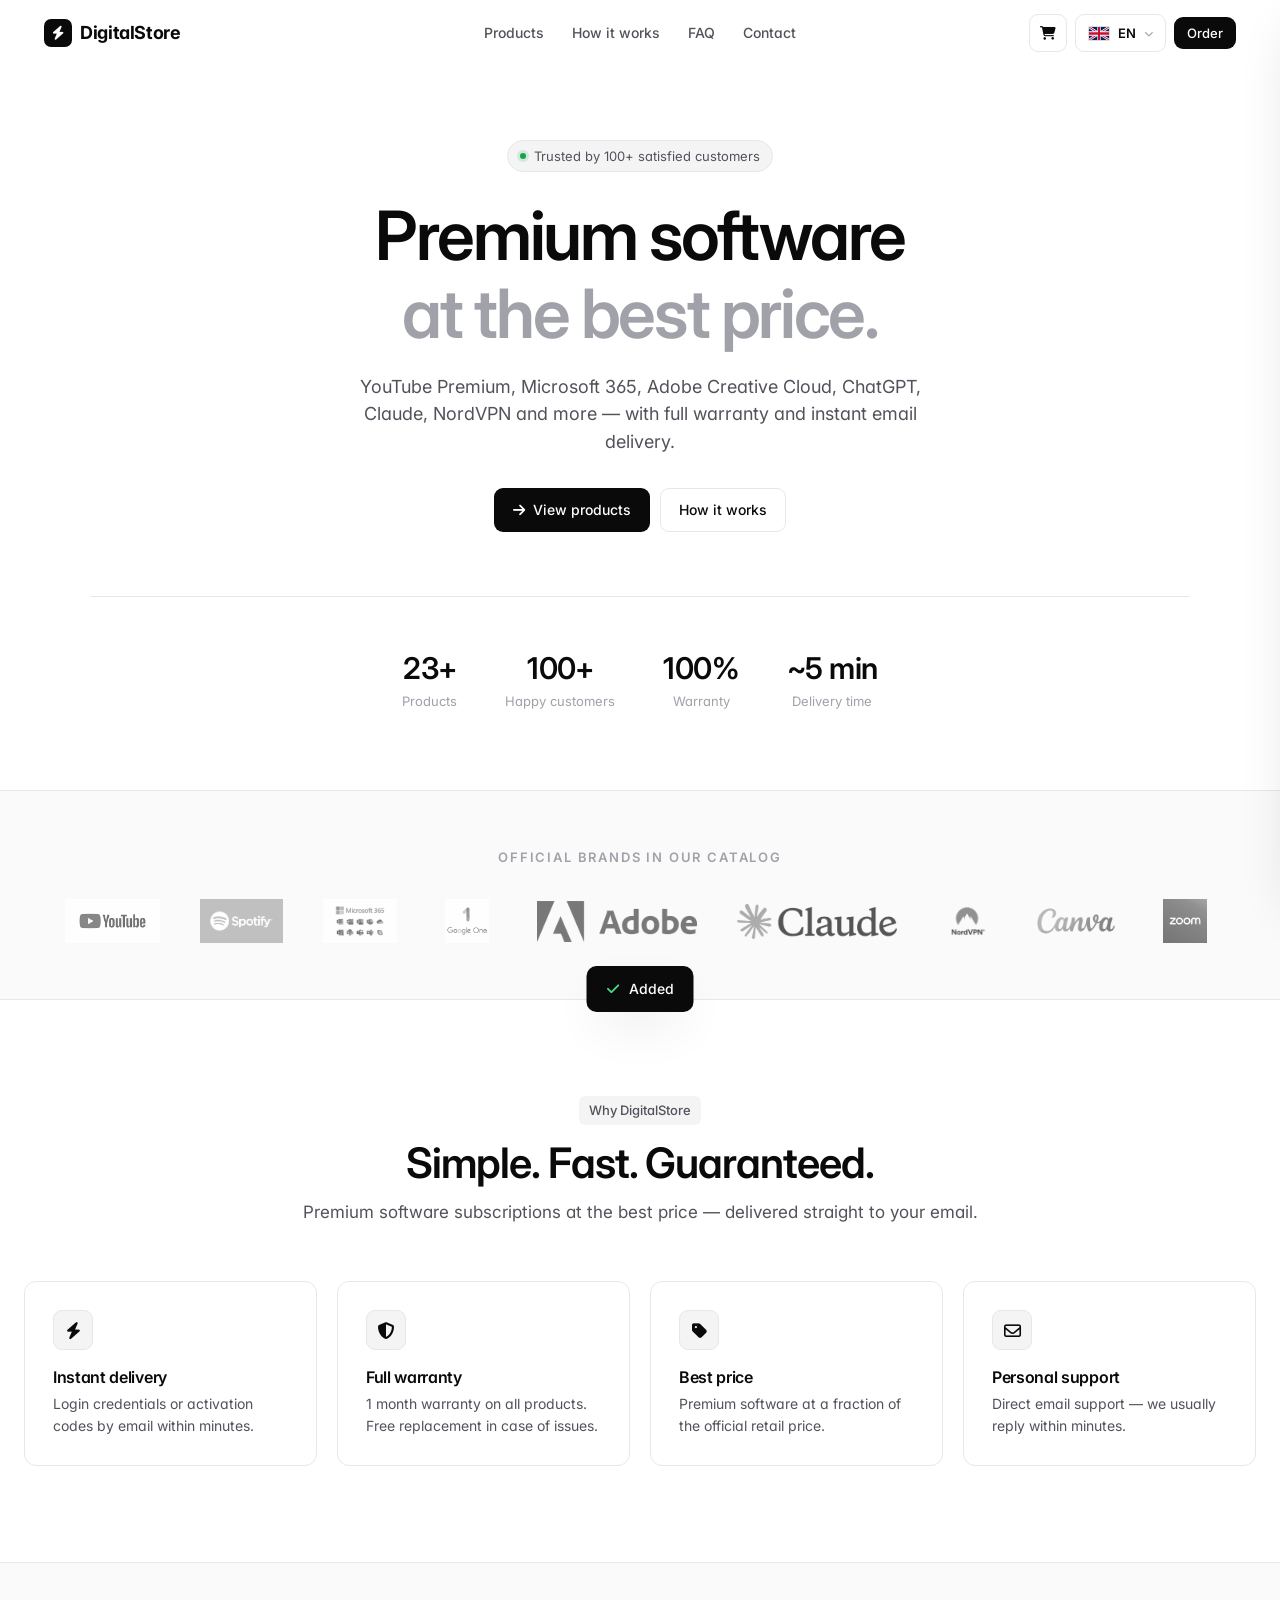
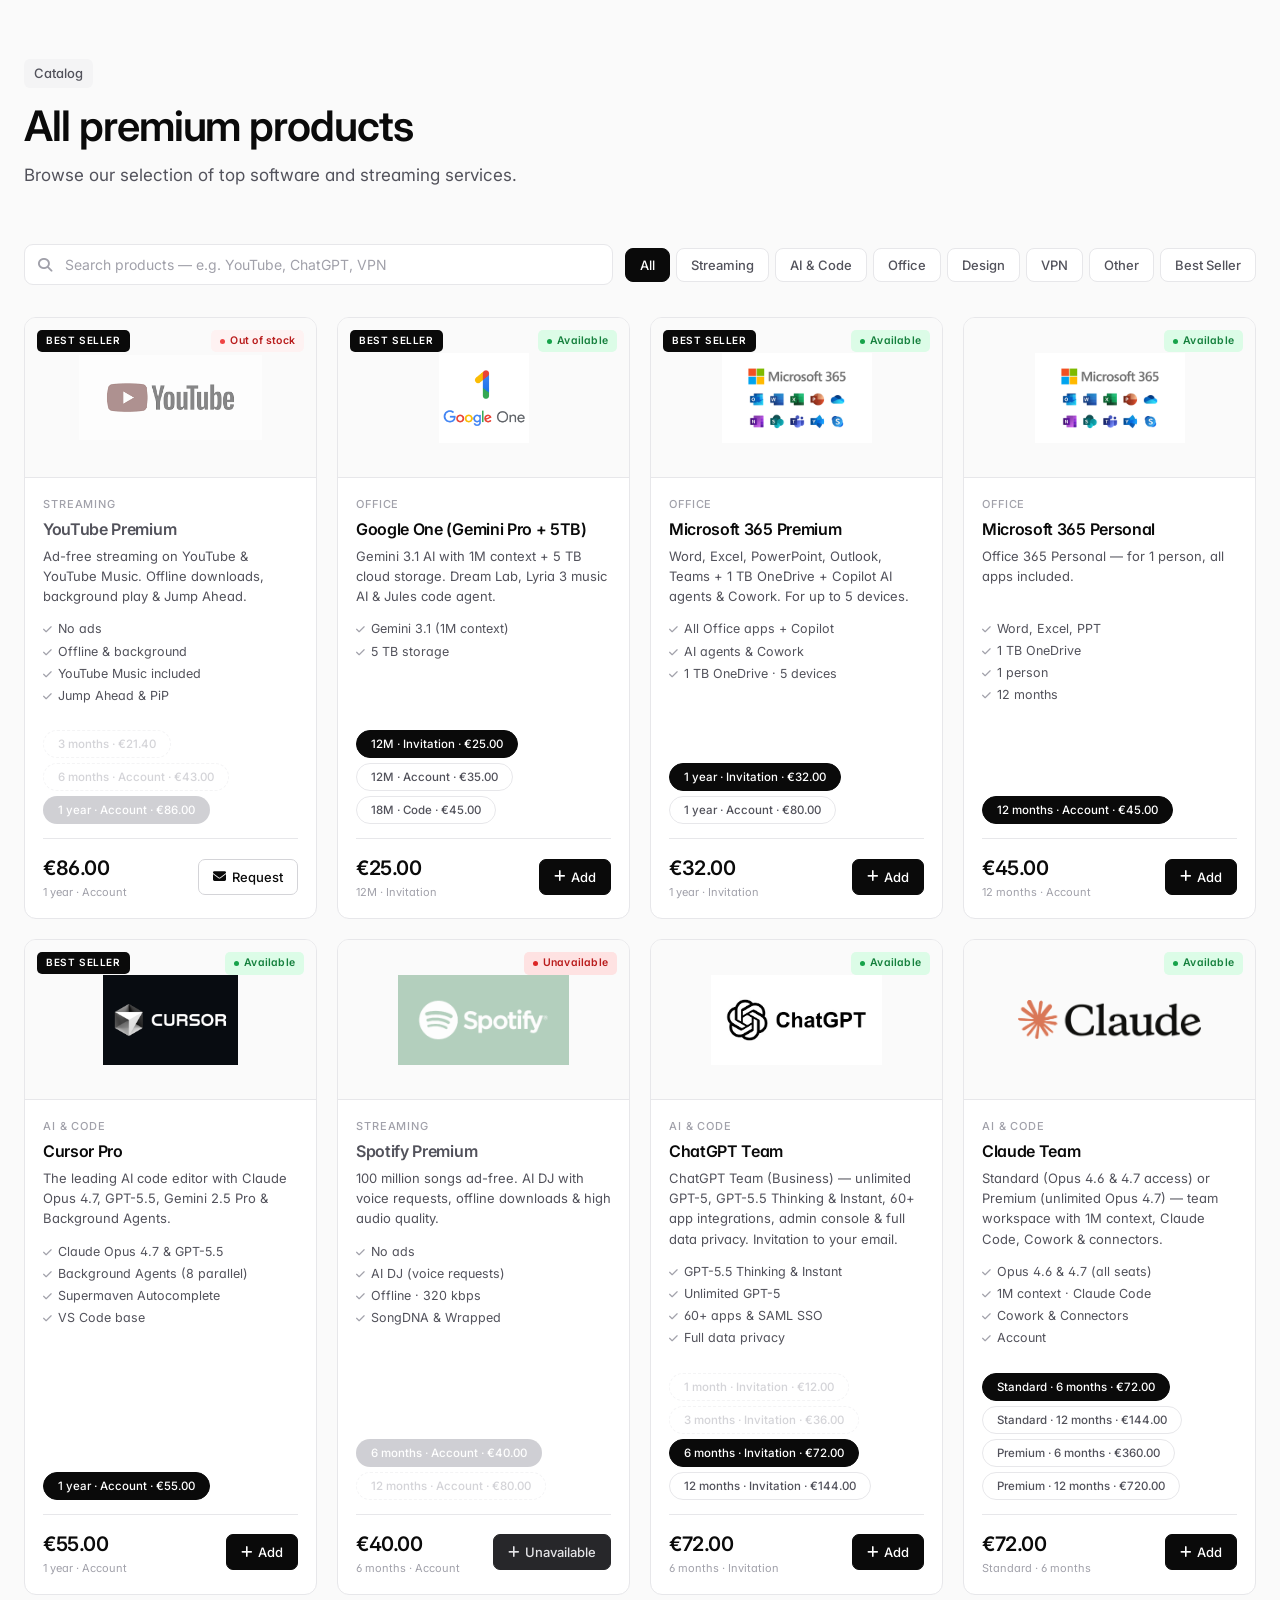
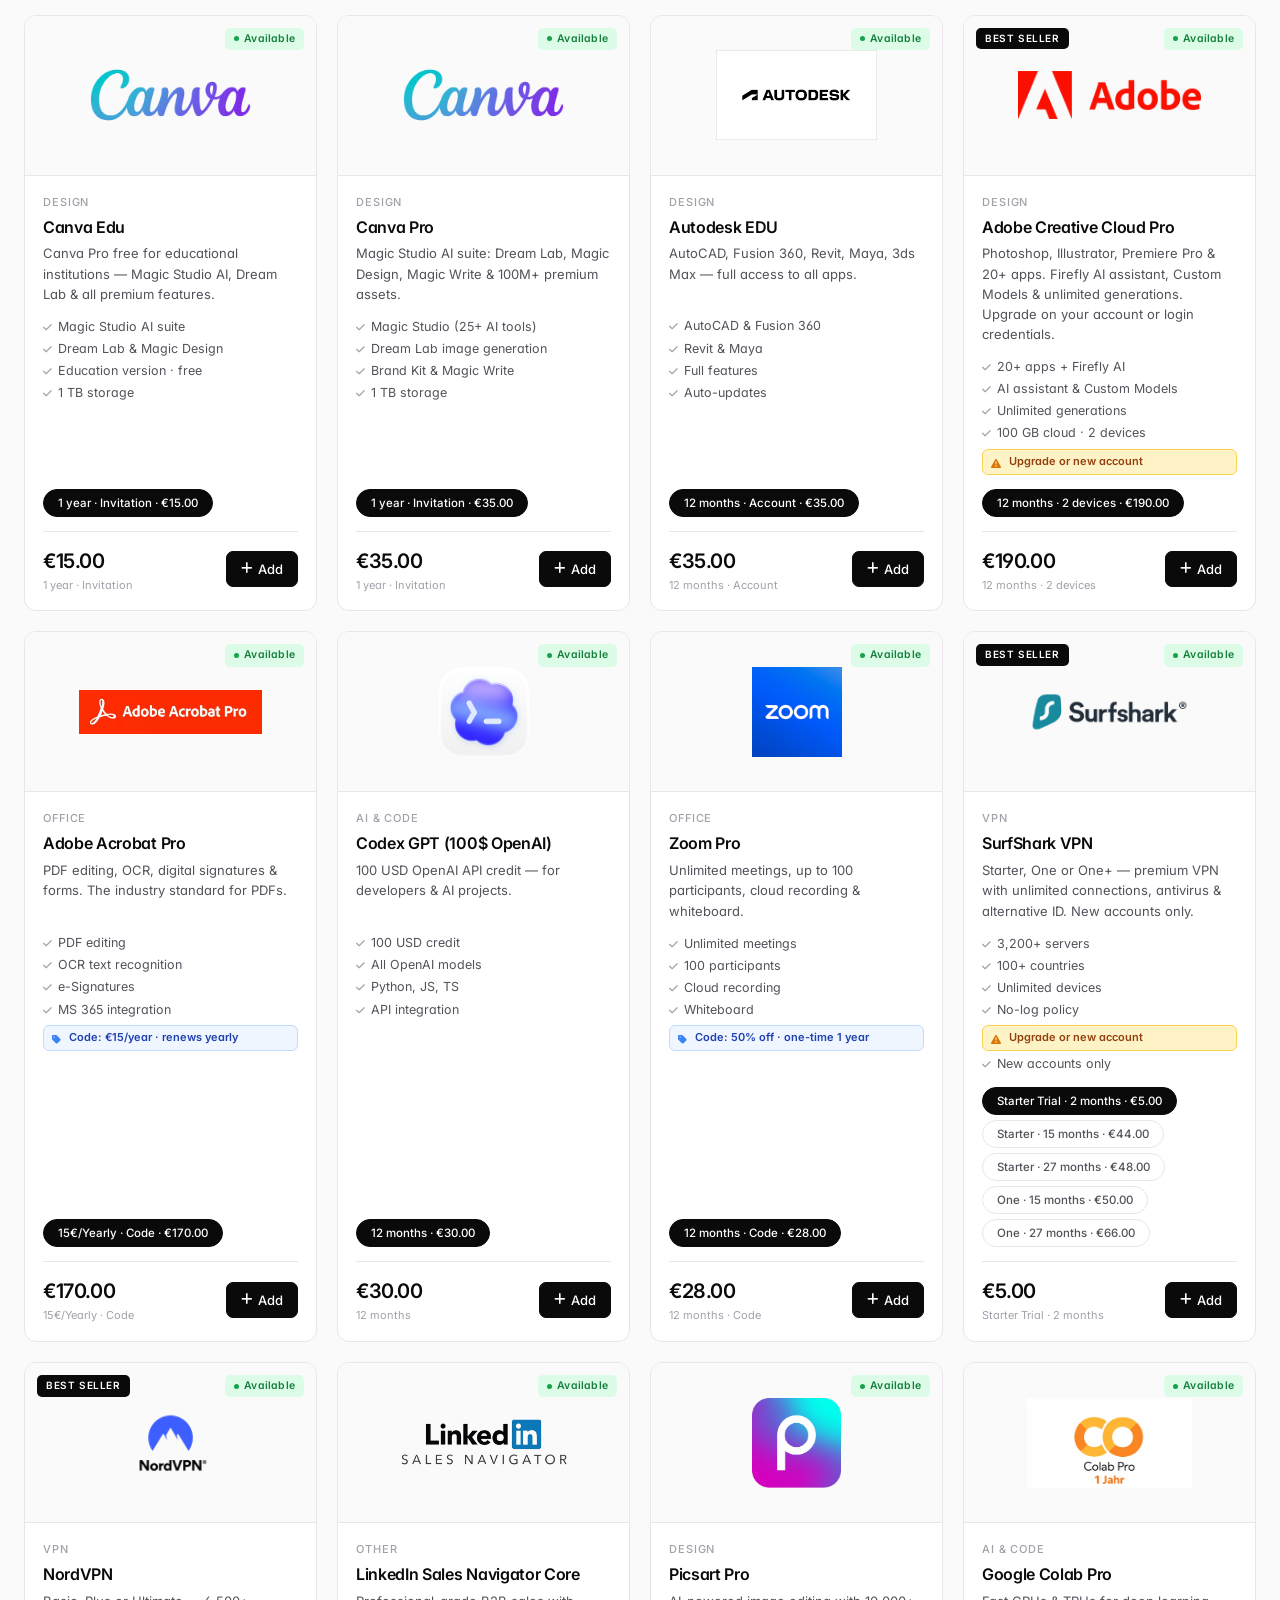
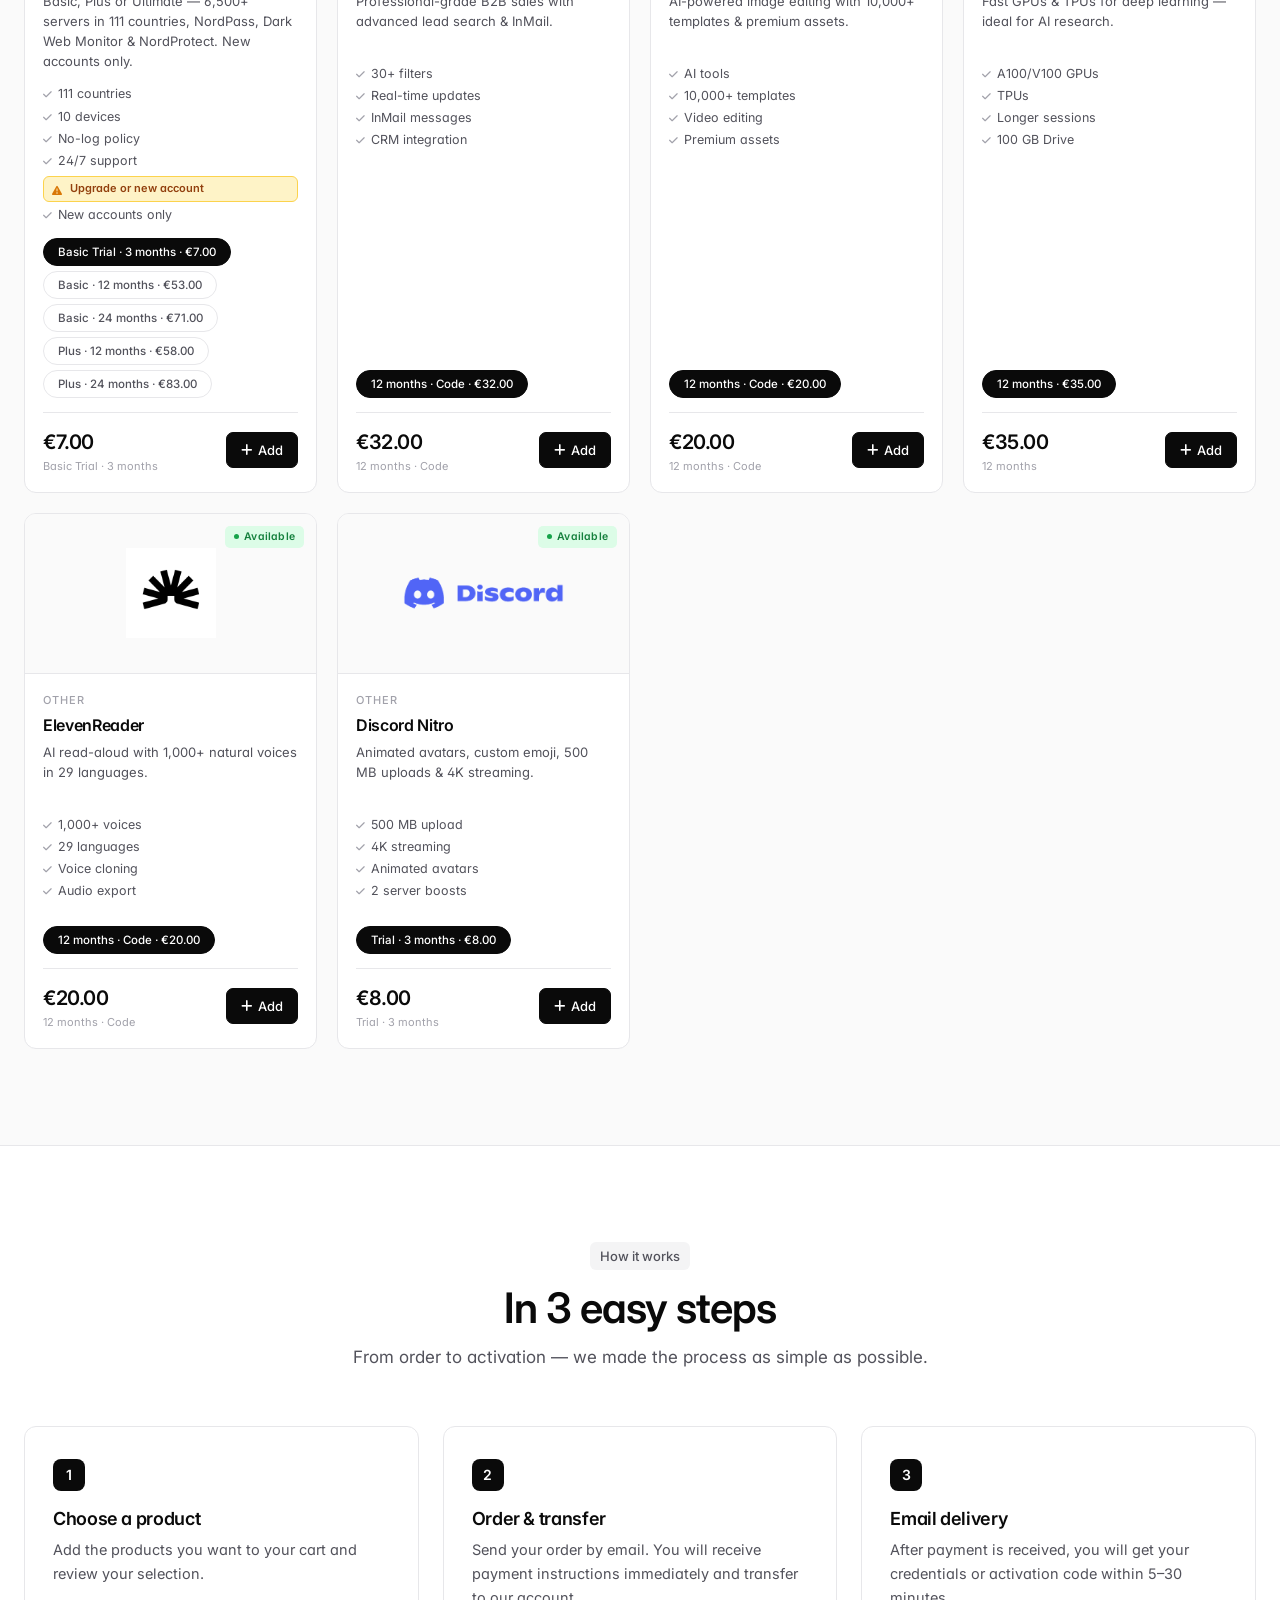
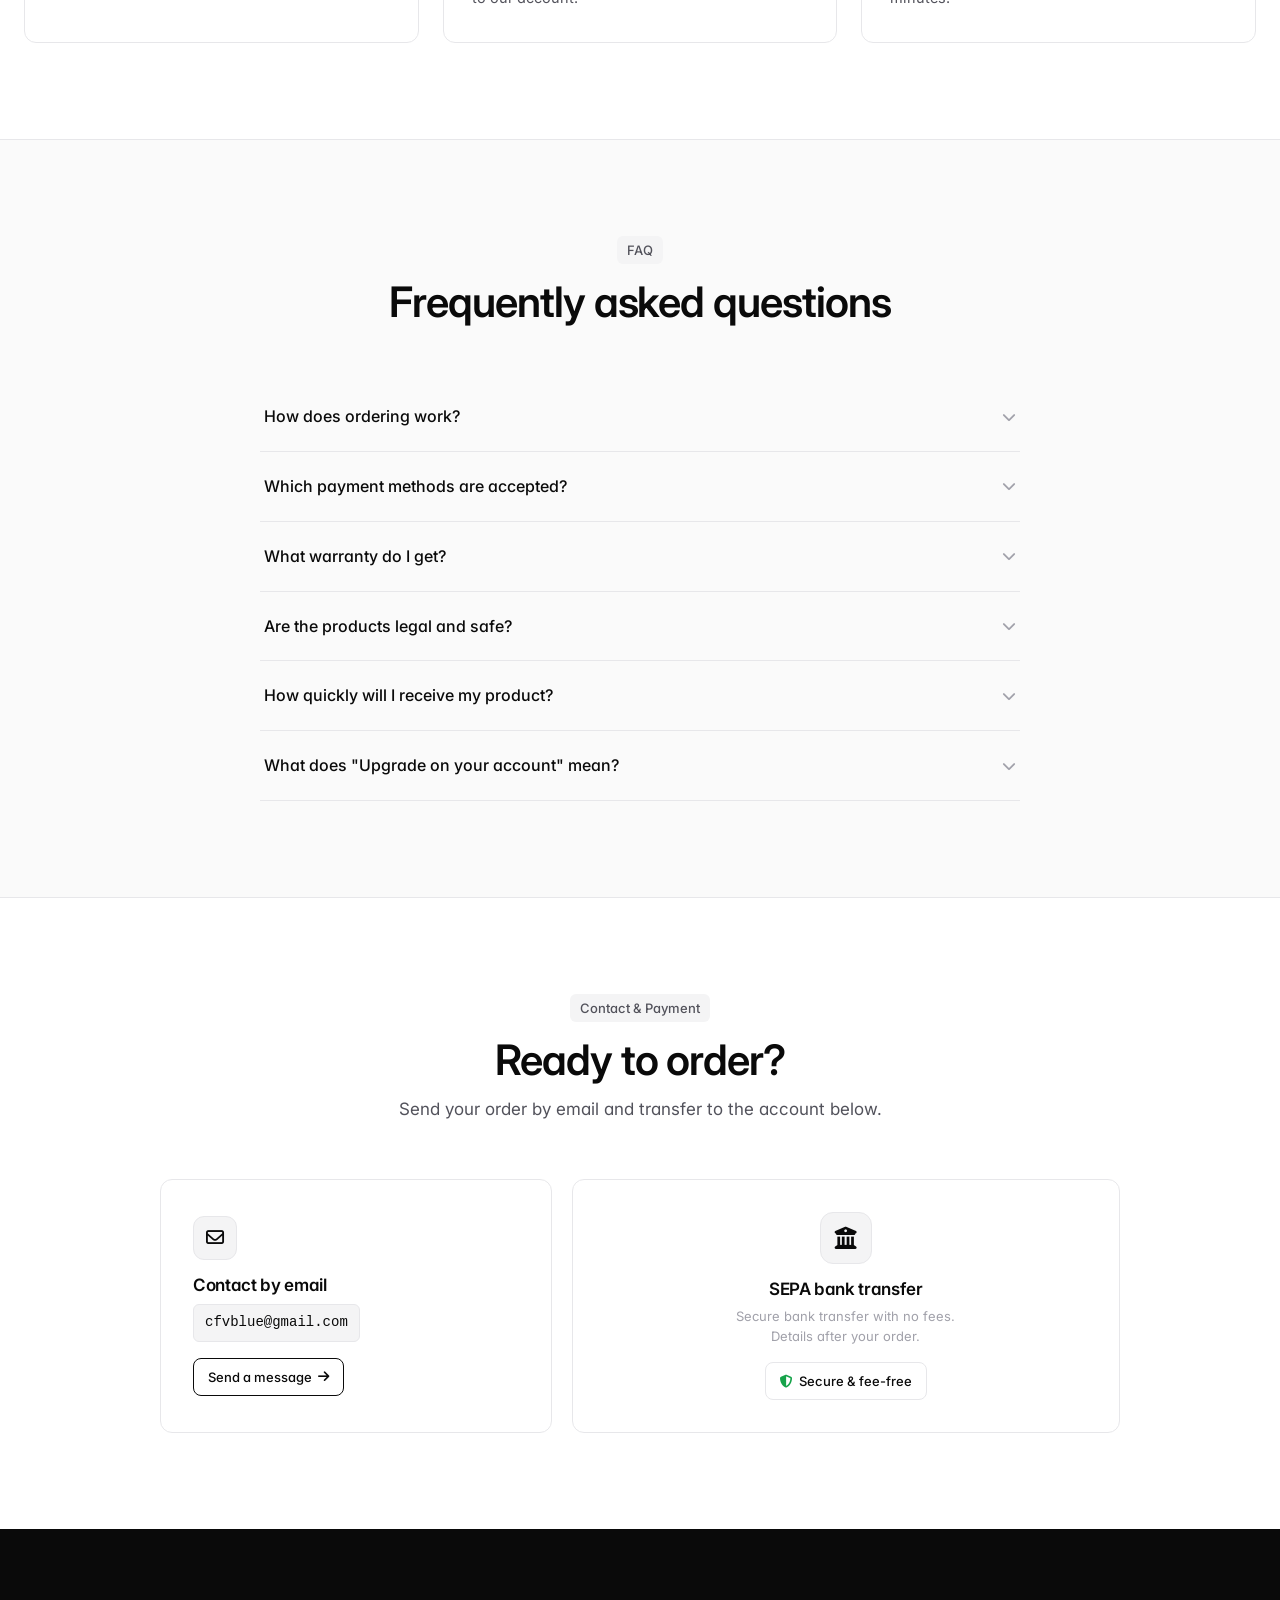
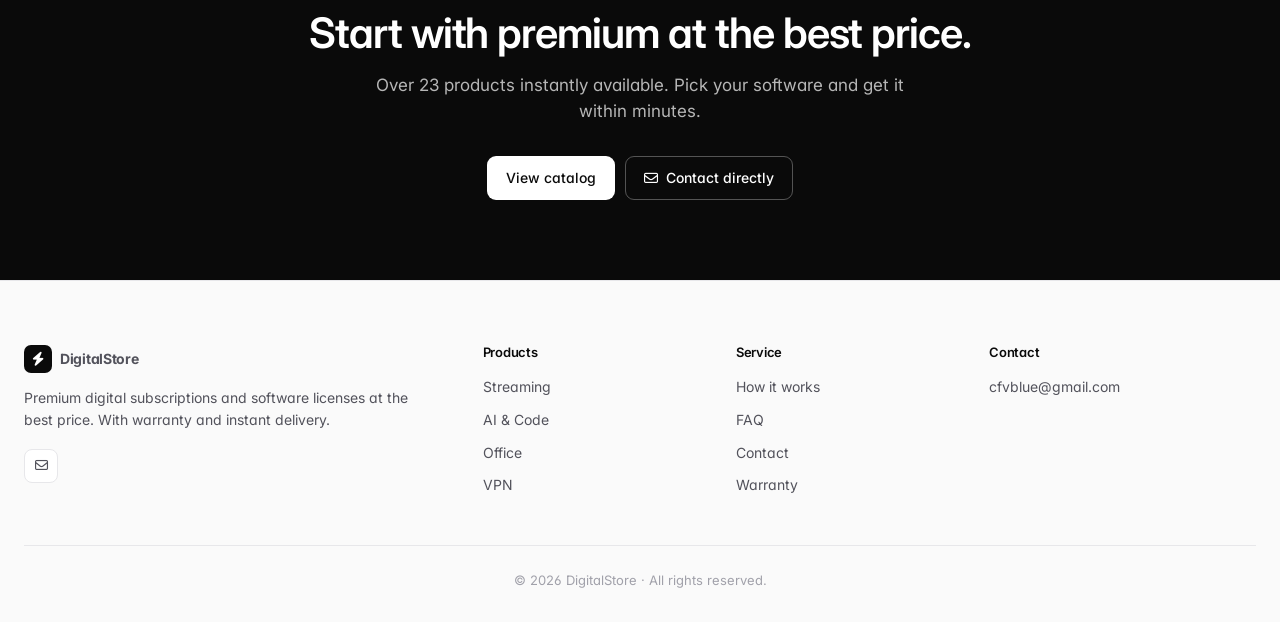
==== commit c4a7d846: "feat(coupon+loyalty): order-coupon product exclusions; automatic returning-customer discount (Treuer" ====
--- a/index.html
+++ b/index.html
@@ -403,6 +403,7 @@
         <div>
           <label style="font-size:13px;font-weight:600;color:var(--text);display:block;margin-bottom:6px" data-i18n="cm.email">Deine E-Mail-Adresse *</label>
           <input type="email" id="customerEmail" data-i18n-attr="placeholder:cm.email_ph" placeholder="z.B. max@beispiel.de" style="width:100%;padding:10px 14px;border:1px solid var(--line);border-radius:8px;font-size:14px;font-family:inherit;outline:none;transition:border 0.15s" onfocus="this.style.borderColor='var(--text)'" onblur="this.style.borderColor='var(--line)'">
+          <div id="loyaltyNote" style="display:none;margin-top:8px;background:#f0fdf4;border:1px solid #bbf7d0;color:#15803d;border-radius:8px;padding:8px 12px;font-size:13px;font-weight:600"></div>
         </div>
       </div>
     </div>
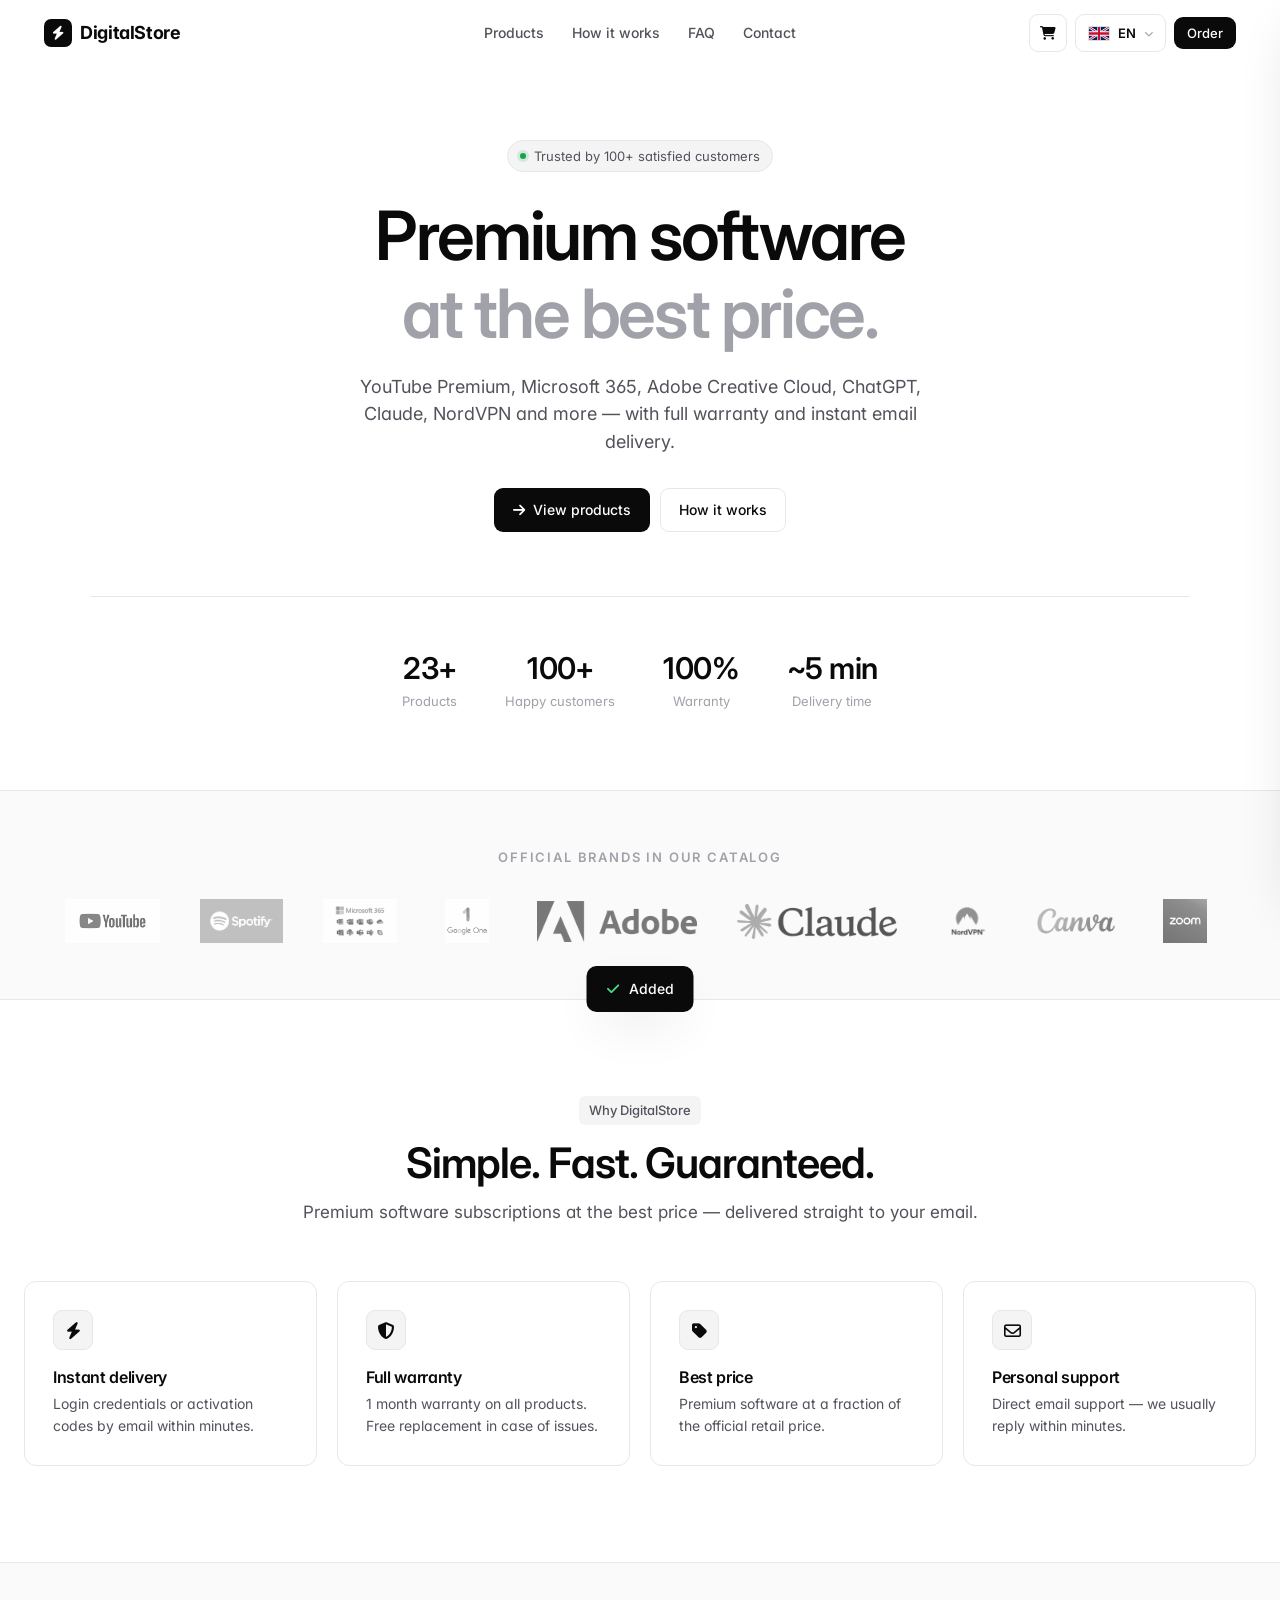
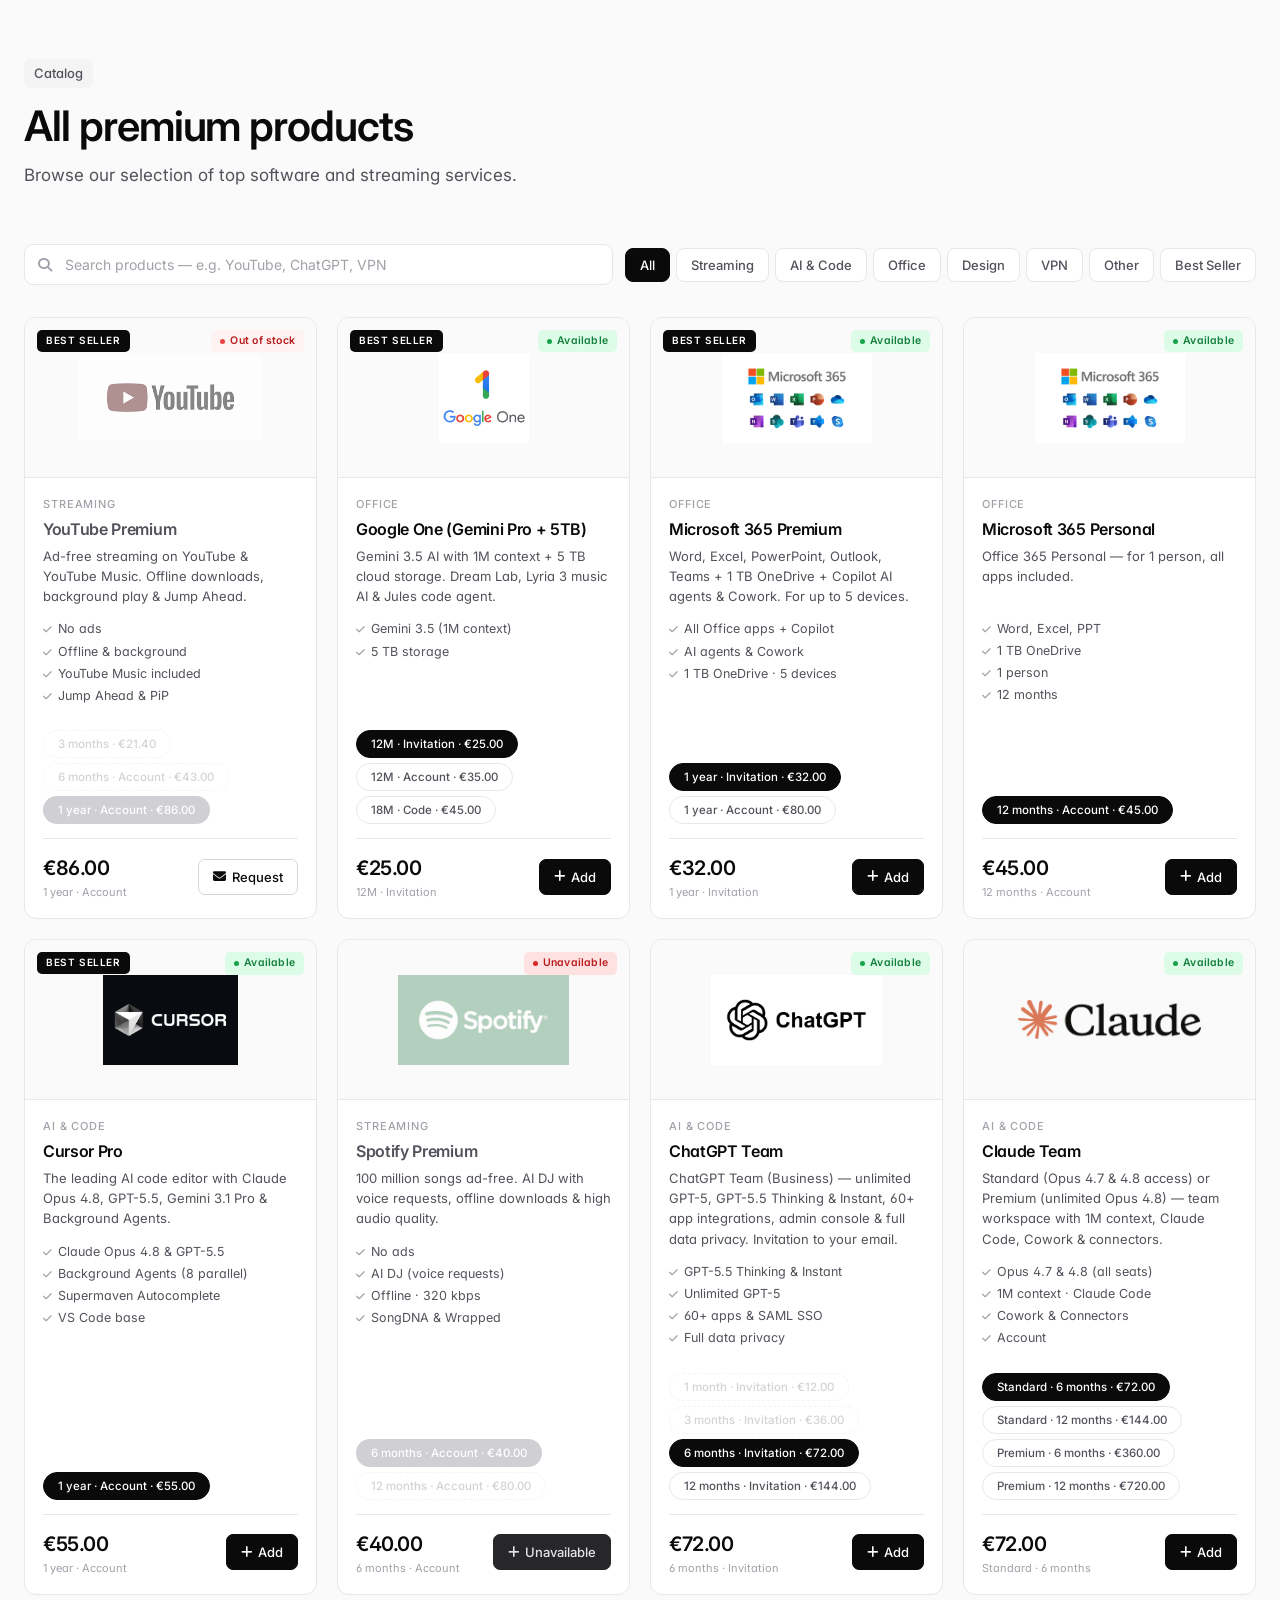
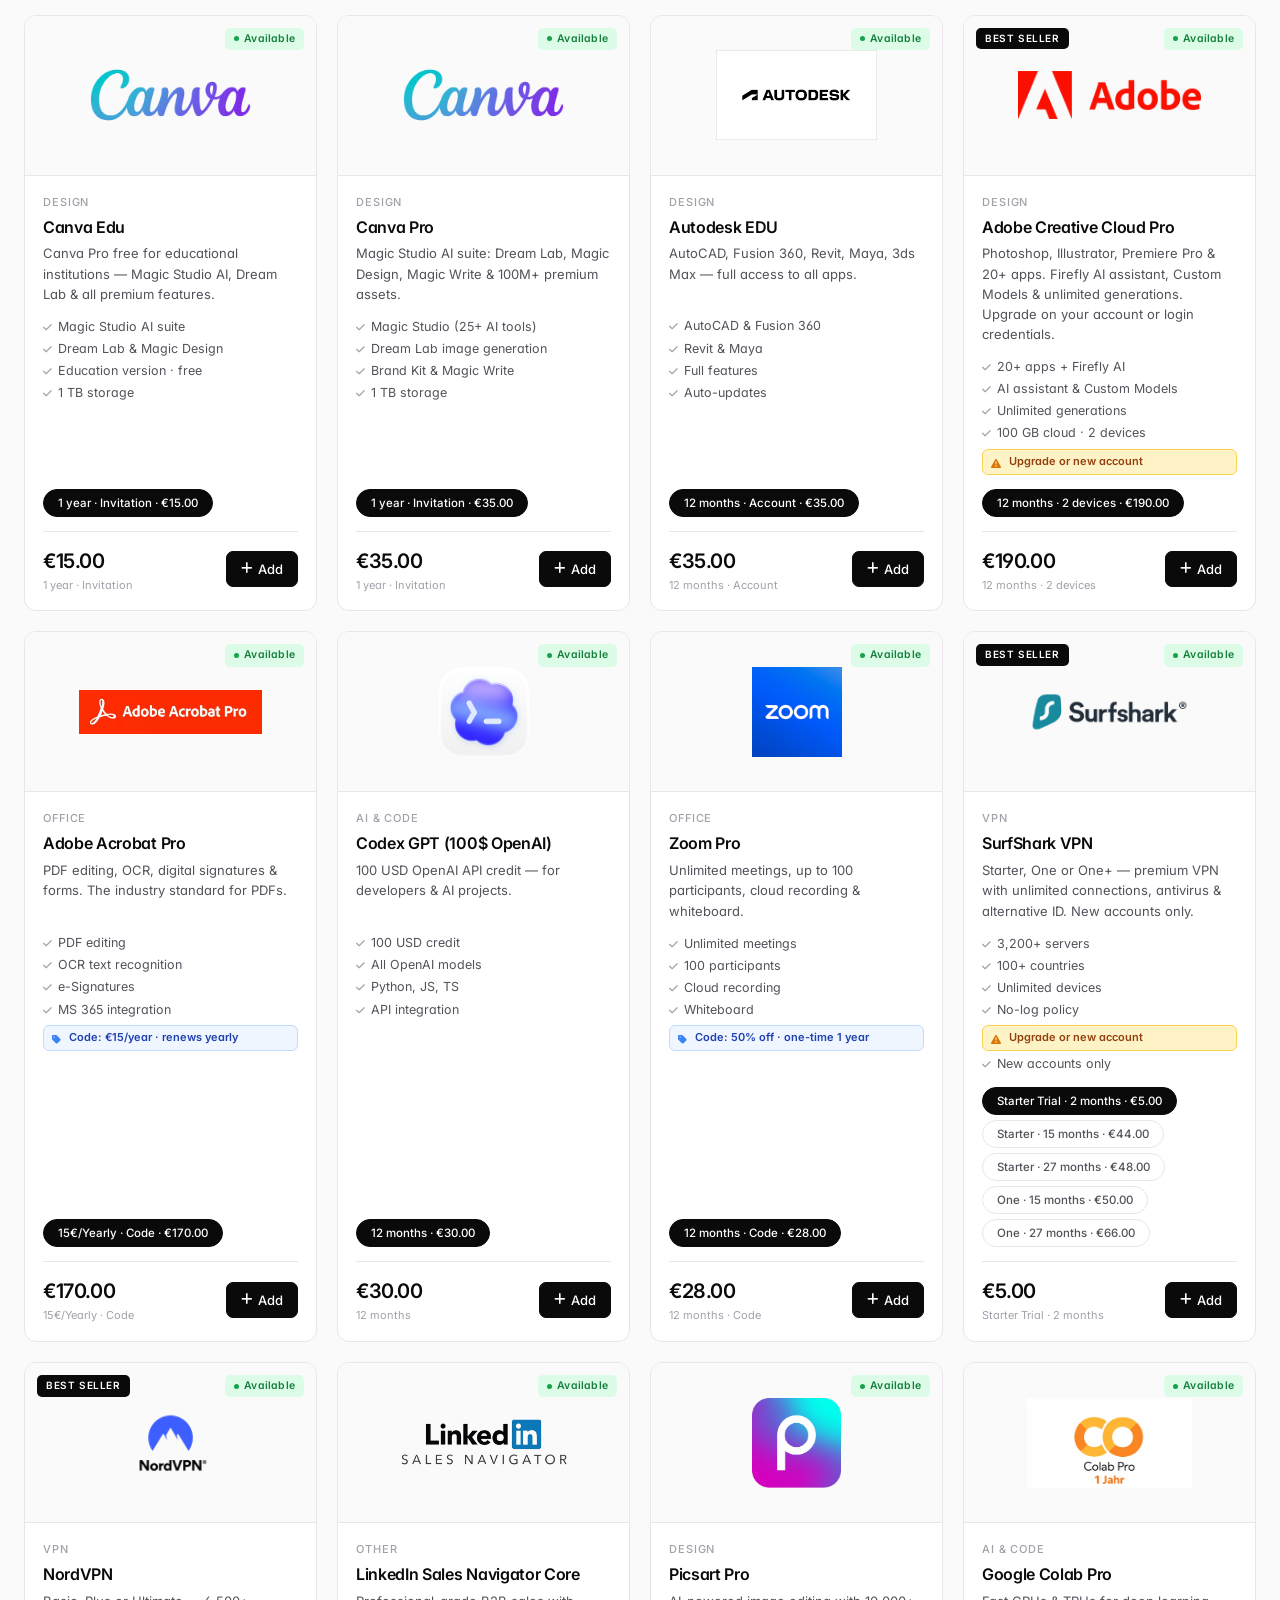
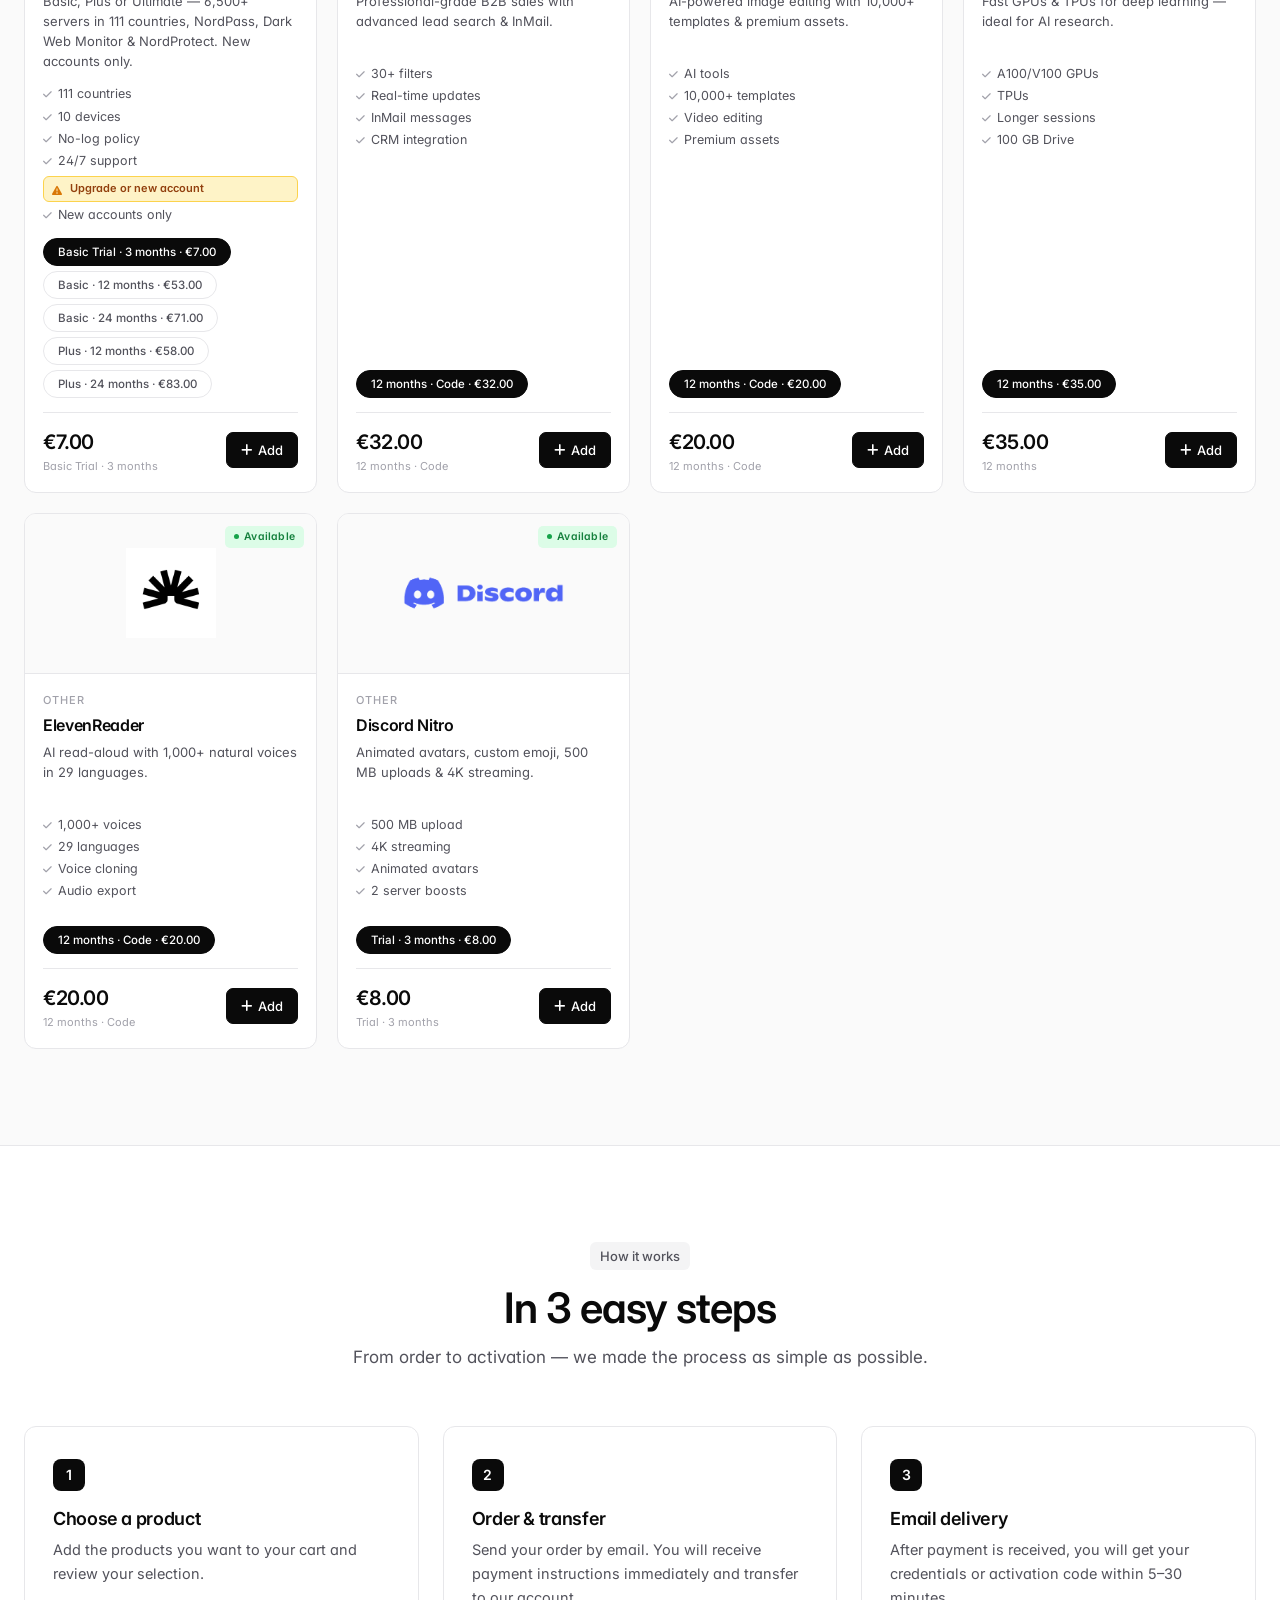
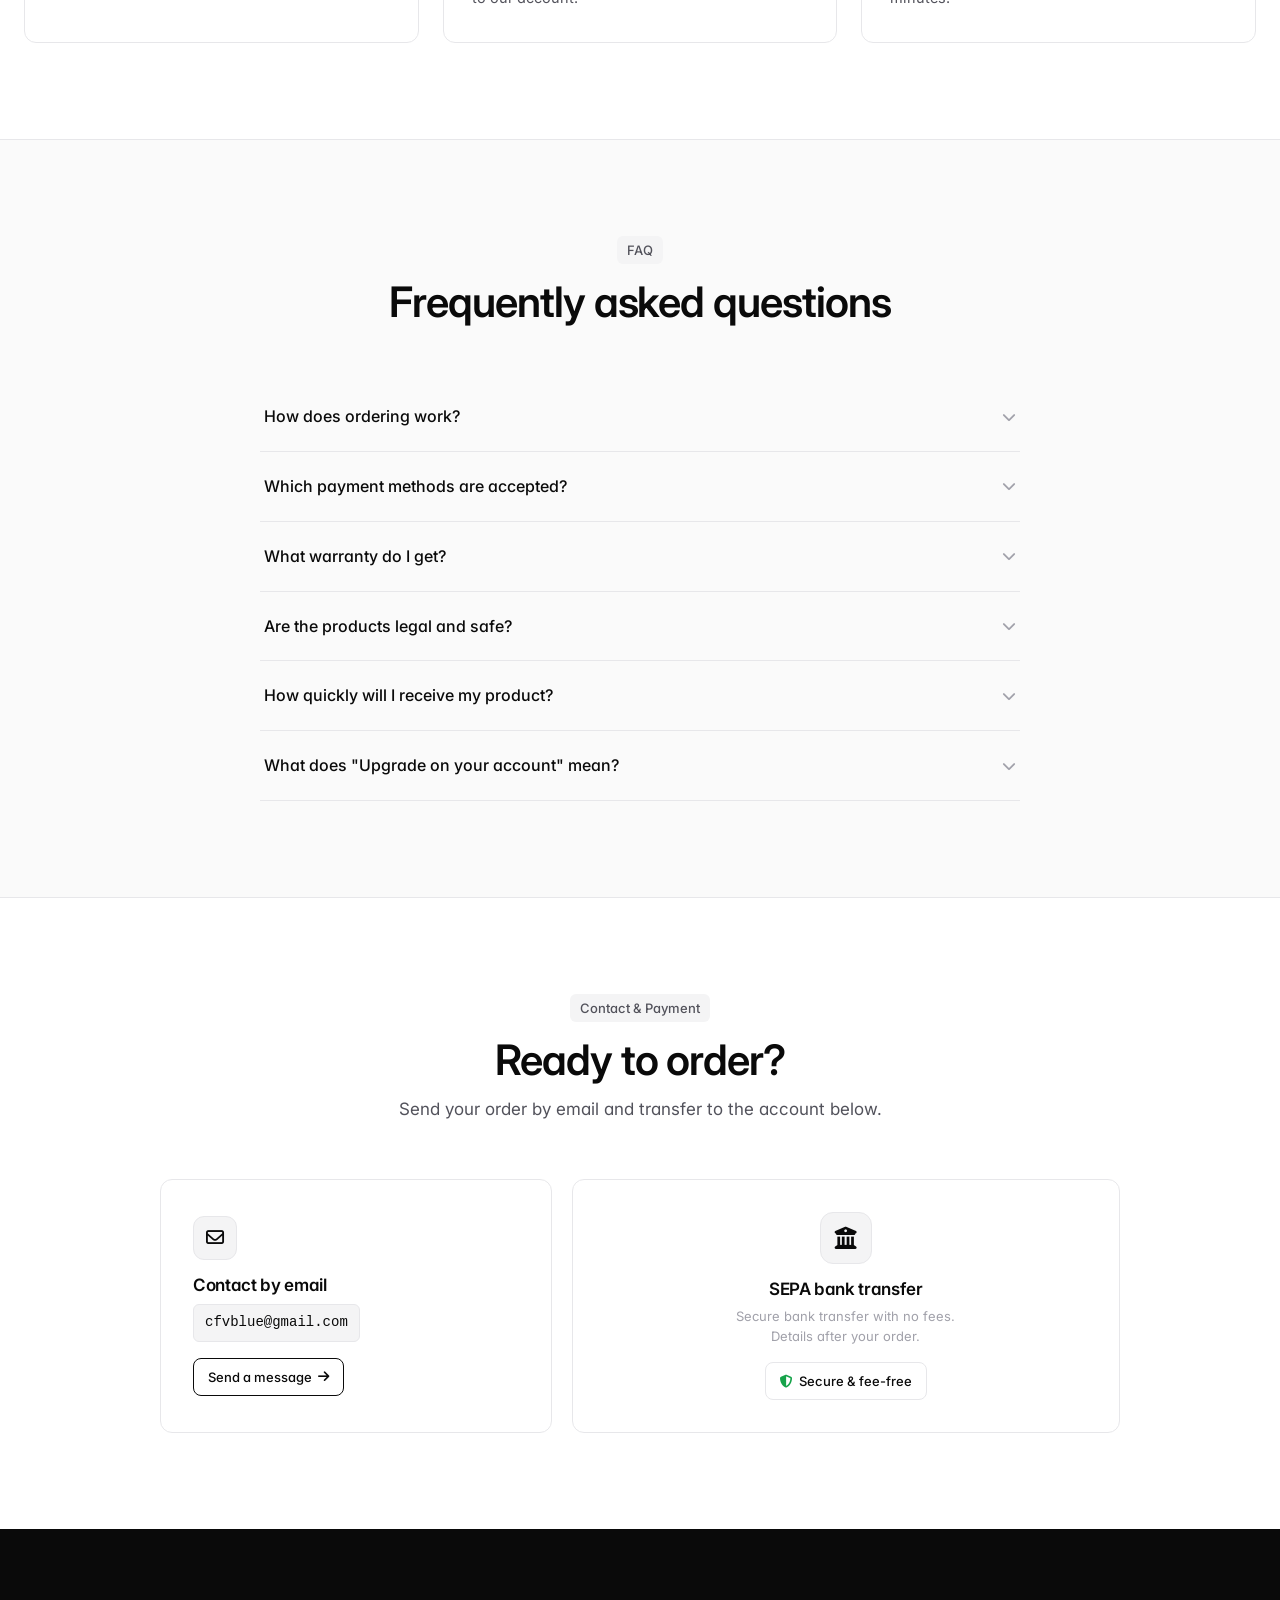
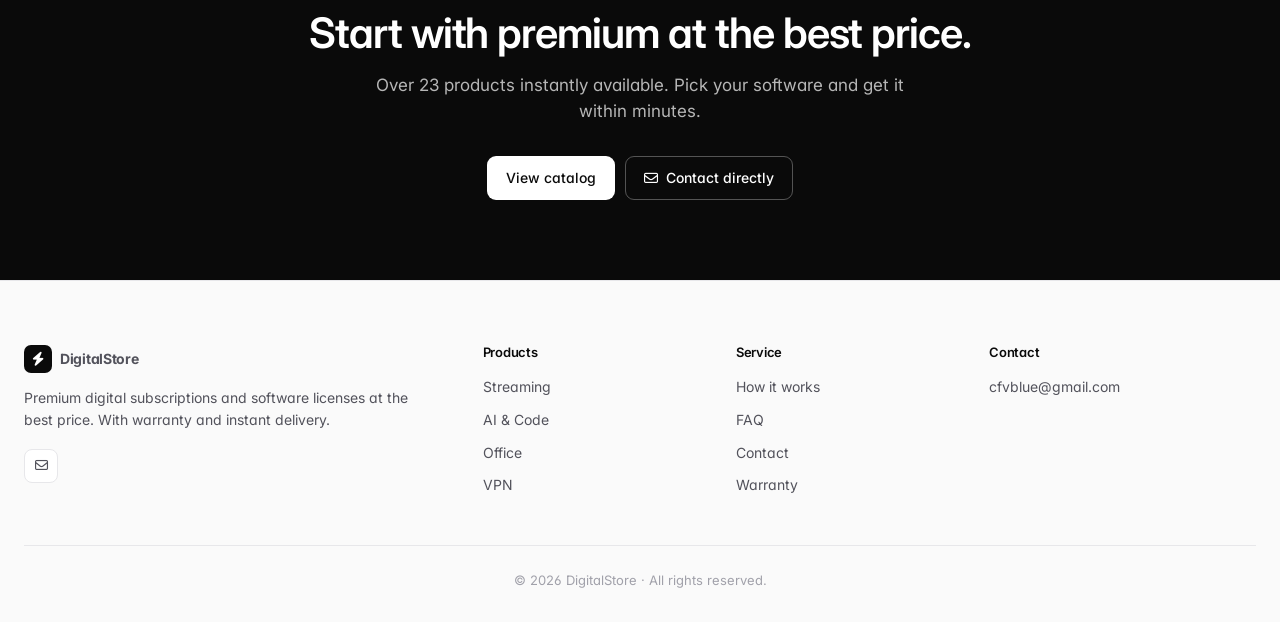
==== commit f7d0755e: "ui(cart): remove SEPA info note; move Mengenrabatt bar below Gesamtsumme Per request: deleted the 'N" ====
--- a/index.html
+++ b/index.html
@@ -312,17 +312,14 @@
     </div>
     <div id="couponMsg" class="coupon-msg" style="display:none"></div>
     <div class="cart-total cart-discount" id="discountRow" style="display:none">
-      <span data-i18n="coupon.discount">Rabatt</span>
+      <span id="discountLbl" data-i18n="coupon.discount">Rabatt</span>
       <span>−€<span id="discountAmt">0.00</span></span>
     </div>
     <div class="cart-total">
       <span data-i18n="drawer.total">Gesamtsumme</span>
       <span>€<span id="cartTotal">0.00</span></span>
     </div>
-    <div class="cart-note">
-      <i class="fa-solid fa-circle-info"></i>
-      <span data-i18n="drawer.note">Nach dem Klick öffnet sich ein Fenster mit der Bankverbindung &amp; Zahlungsanleitung.</span>
-    </div>
+    <div id="qtyPromoBar" style="display:none;margin:10px 0 0;background:#eef2ff;border:1px solid #c7d2fe;color:#3730a3;border-radius:8px;padding:8px 12px;font-size:12.5px;font-weight:600"></div>
     <button class="btn btn-primary checkout-btn" onclick="showCheckoutModal()">
       <i class="fa-solid fa-arrow-right"></i><span data-i18n="drawer.checkout">Bestellung abschicken</span>
     </button>
